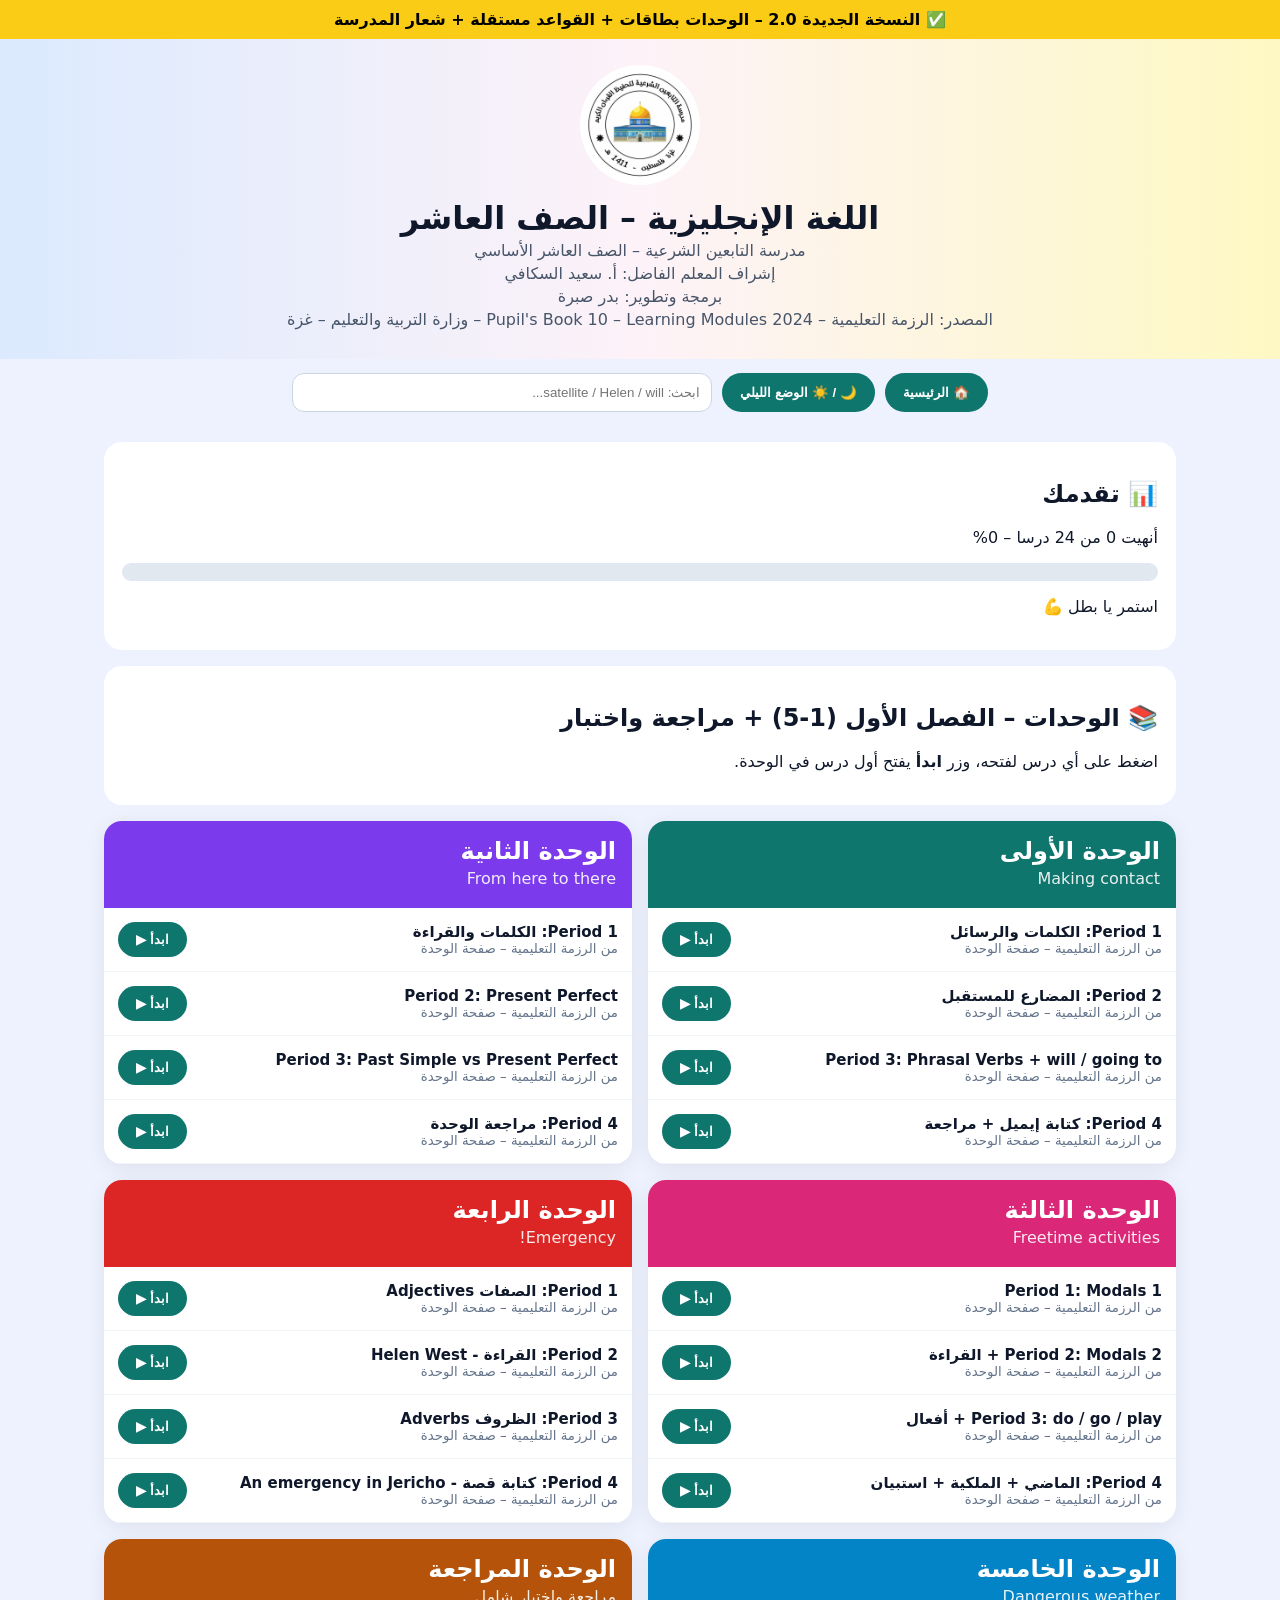
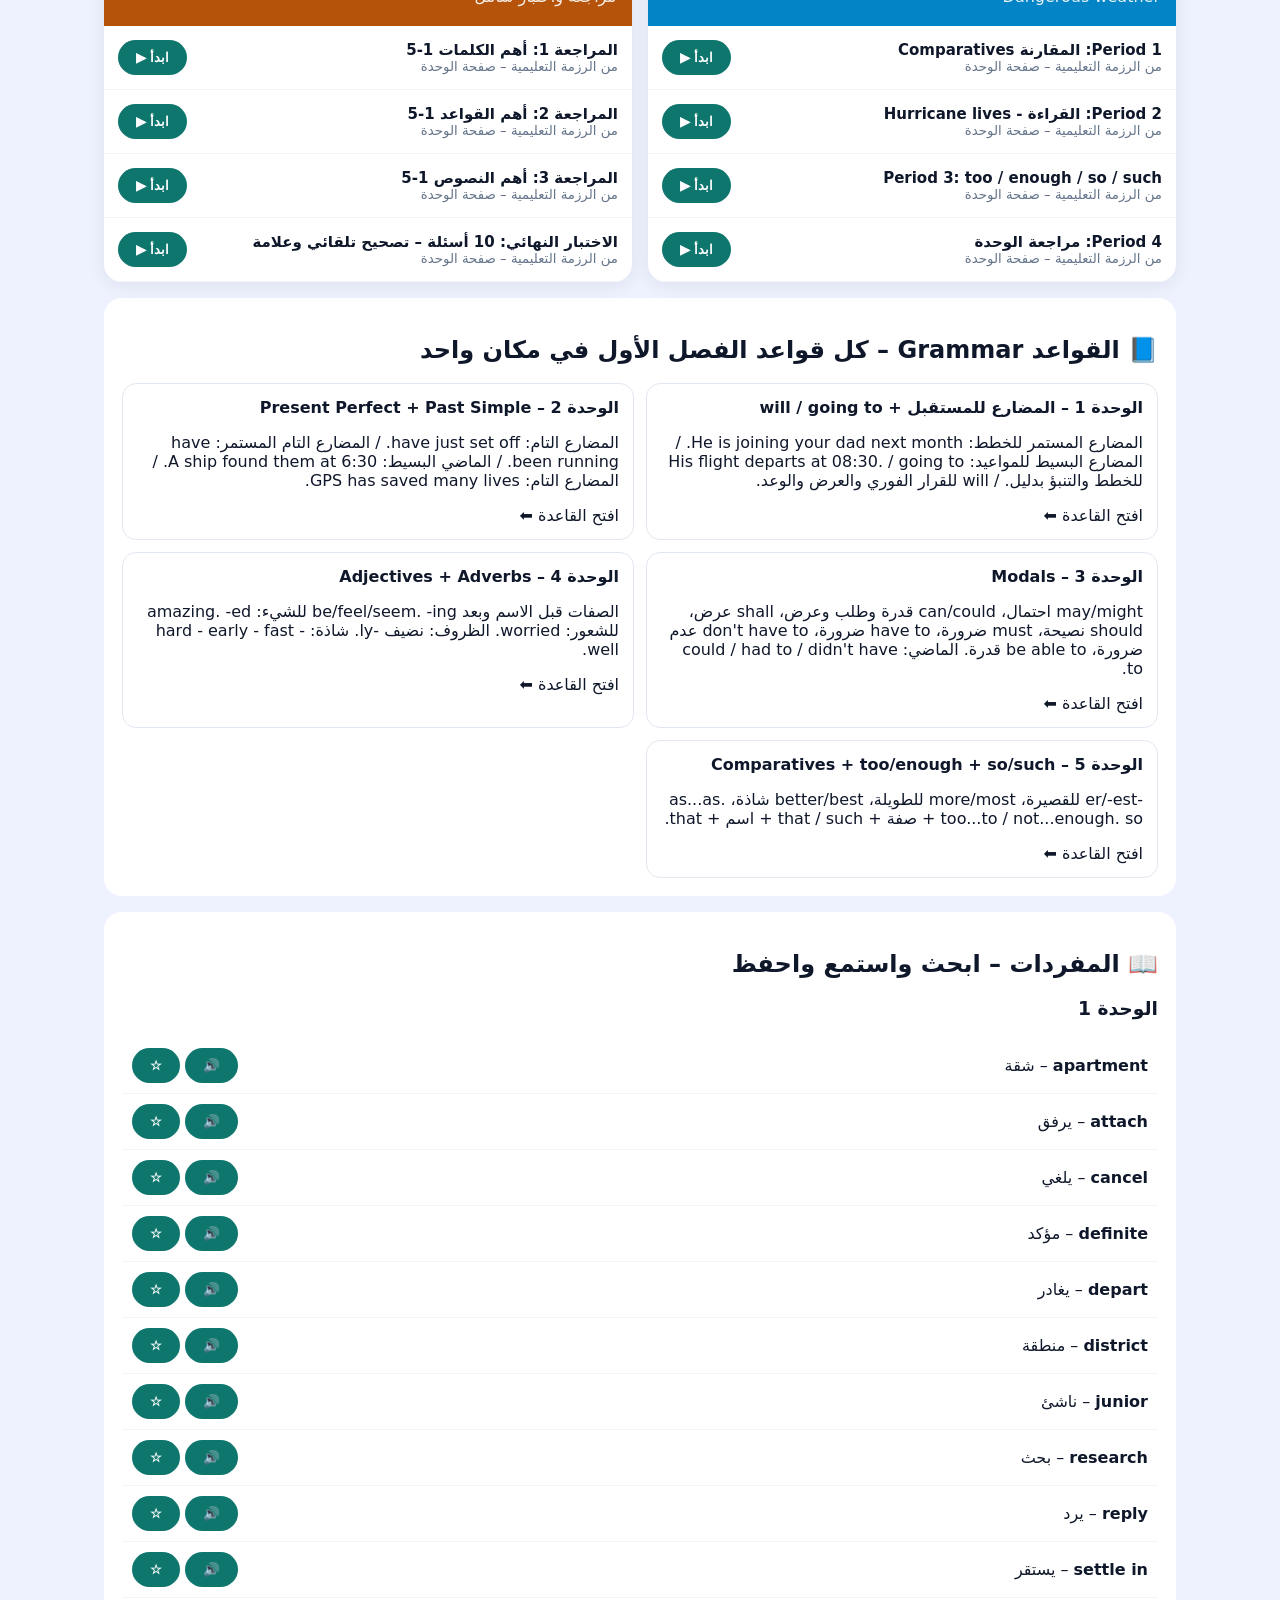
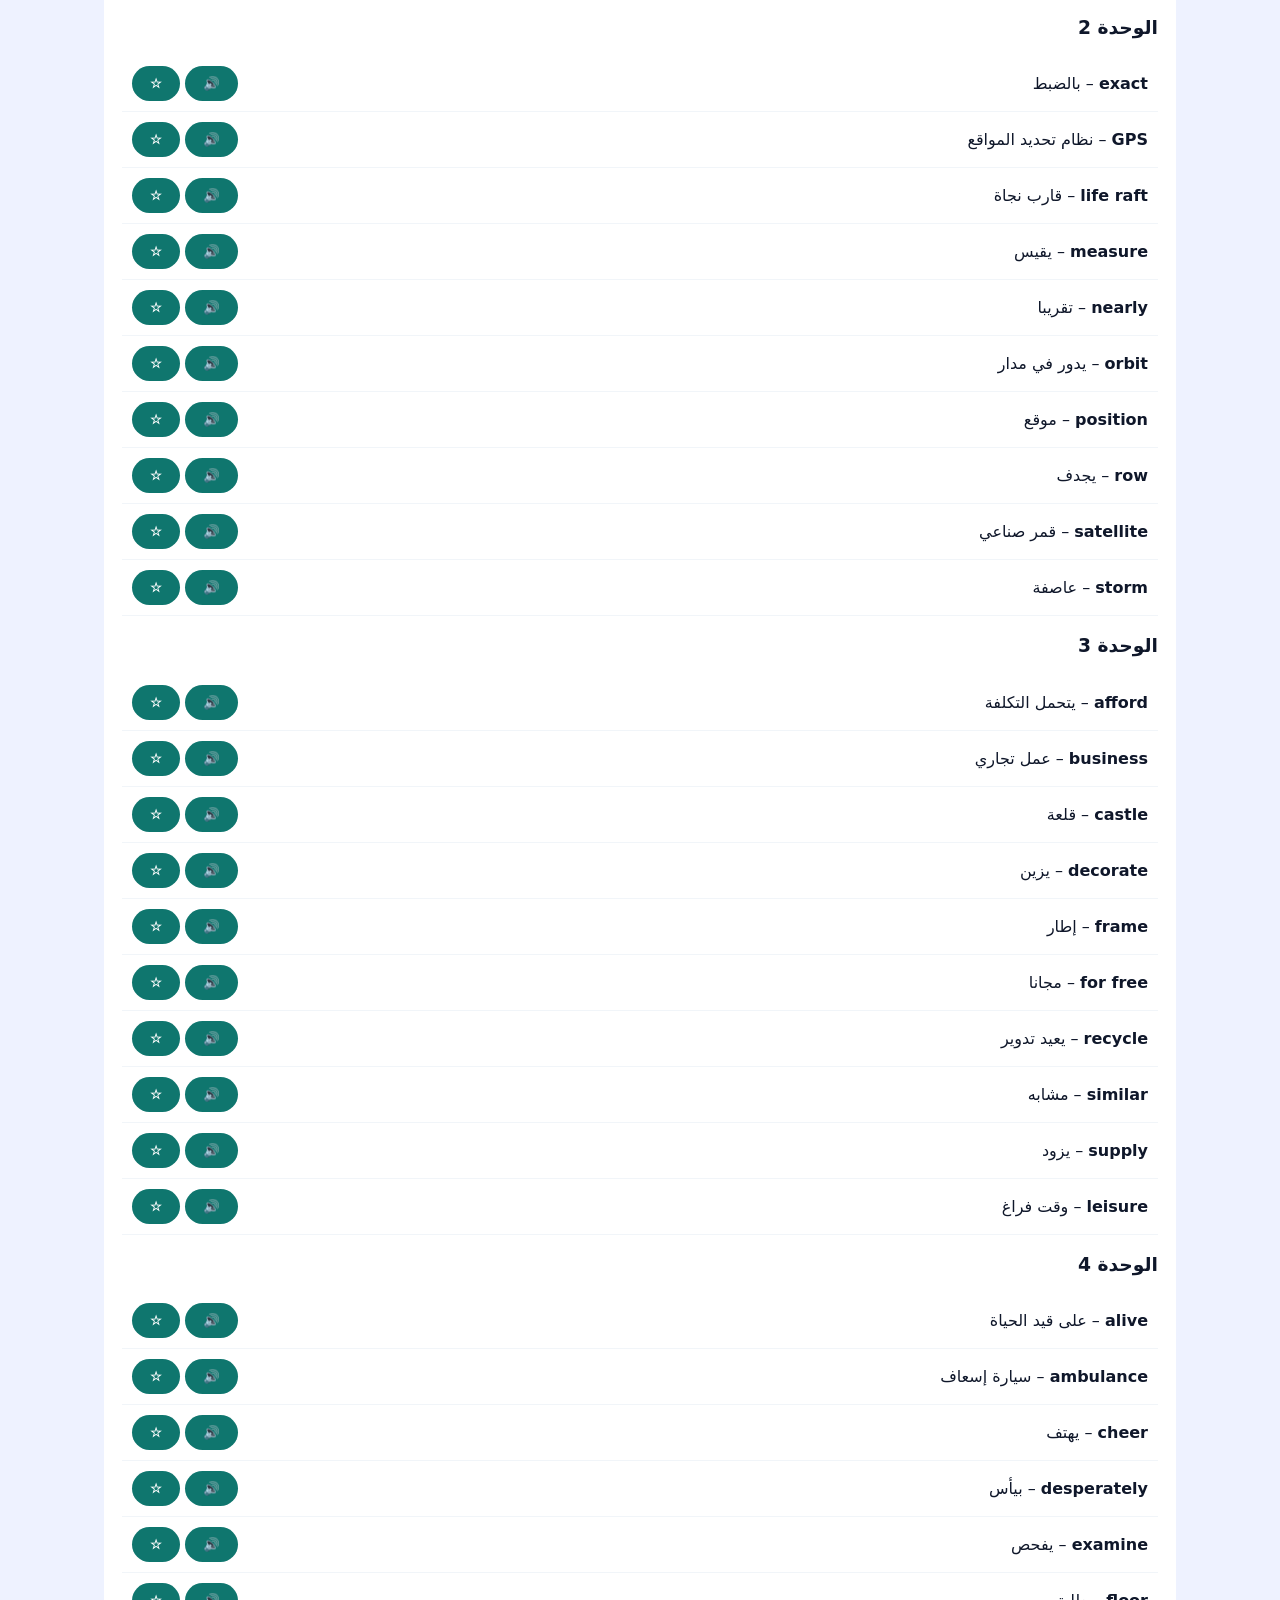
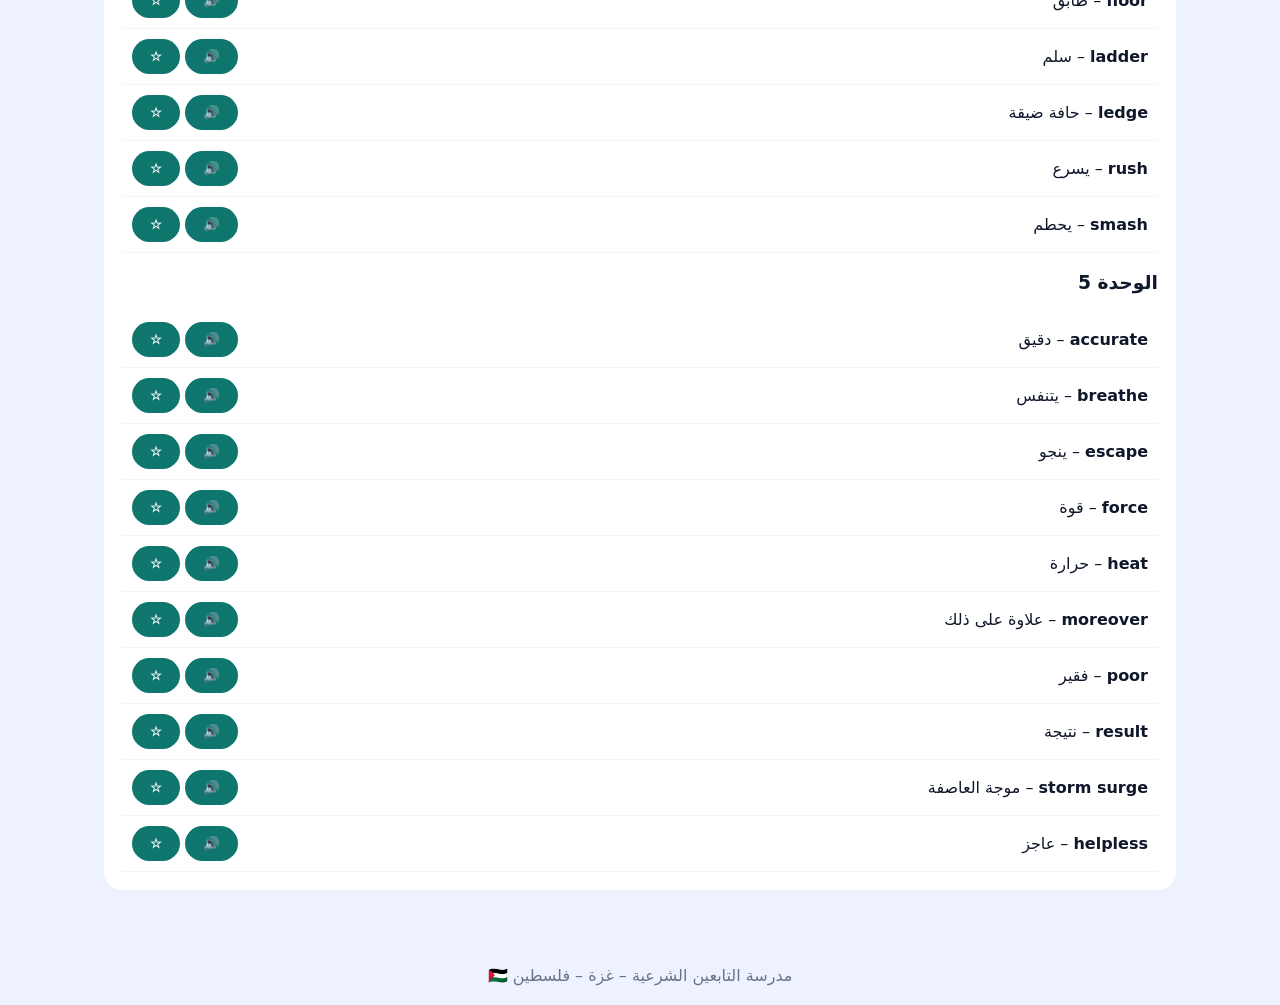
==== index.html @ 5fb9bdeb "Add files via upload" ====
<!DOCTYPE html><html lang="ar" dir="rtl"><head><meta charset="utf-8"><meta name="viewport" content="width=device-width,initial-scale=1">
<title>English 10 | مدرسة التابعين الشرعية</title><style>
*{box-sizing:border-box}body{margin:0;font-family:system-ui;background:#eef2ff;color:#0f172a}body.dark{background:#0f172a;color:#f1f5f9}
header{background:linear-gradient(90deg,#dbeafe,#fdf2f8,#fef9c3);padding:26px 16px;text-align:center}body.dark header{background:#1e293b}
.logo{width:120px;height:120px;object-fit:cover;border-radius:50%;background:#fff;padding:4px}
header h1{margin:10px 0 4px;font-size:32px}header p{margin:4px 0;color:#475569}body.dark header p{color:#cbd5e1}
.top{display:flex;gap:10px;justify-content:center;flex-wrap:wrap;padding:14px}
button{border:0;border-radius:999px;padding:10px 18px;cursor:pointer;background:#0f766e;color:#fff;font-weight:700}
button.ghost{background:#fff;color:#0f172a;border:1px solid #cbd5e1}body.dark button.ghost{background:#334155;color:#fff;border-color:#475569}
input{padding:11px;border-radius:12px;border:1px solid #cbd5e1;width:100%;max-width:420px}
main{max-width:1100px;margin:auto;padding:0 14px 40px}
.grid{display:grid;grid-template-columns:1fr 1fr;gap:16px}@media(max-width:700px){.grid{grid-template-columns:1fr}}
.unit{background:#fff;border-radius:18px;overflow:hidden;box-shadow:0 4px 20px rgba(0,0,0,.07)}body.dark .unit{background:#1e293b}
.unit-head{color:#fff;padding:16px}.unit-head h2{margin:0}.unit-head p{margin:4px 0;opacity:.9}
.lesson{display:flex;justify-content:space-between;align-items:center;gap:10px;padding:14px;border-bottom:1px solid #f1f5f9}body.dark .lesson{border-color:#334155}
.lesson b{font-size:15px}.lesson small{color:#64748b;display:block}body.dark .lesson small{color:#94a3b8}
.badge{background:#f1f5f9;color:#0f172a;padding:5px 10px;border-radius:10px;font-weight:800;min-width:38px;text-align:center}
.card{background:#fff;border-radius:18px;padding:18px;margin:16px 0}body.dark .card{background:#1e293b}
.word{display:flex;justify-content:space-between;align-items:center;padding:10px;border-bottom:1px solid #f1f5f9;text-align:left}body.dark .word{border-color:#334155}
.en{direction:ltr}.hidden{display:none}footer{text-align:center;padding:20px;color:#64748b}
.grammar-grid{display:grid;grid-template-columns:1fr 1fr;gap:12px}@media(max-width:700px){.grammar-grid{grid-template-columns:1fr}}
.gitem{border:1px solid #e2e8f0;border-radius:14px;padding:14px;cursor:pointer}body.dark .gitem{border-color:#334155}
</style></head><body><div style="background:#facc15;color:#000;text-align:center;padding:10px;font-weight:900">✅ النسخة الجديدة 2.0 – الوحدات بطاقات + القواعد مستقلة + شعار المدرسة</div>
<header><img class="logo" src="logo.png" alt="شعار مدرسة التابعين الشرعية"><h1>اللغة الإنجليزية – الصف العاشر</h1>
<p>مدرسة التابعين الشرعية – الصف العاشر الأساسي</p><p>إشراف المعلم الفاضل: أ. سعيد السكافي</p><p>برمجة وتطوير: بدر صبرة</p>
<p>المصدر: الرزمة التعليمية – Pupil's Book 10 – Learning Modules 2024 – وزارة التربية والتعليم – غزة</p></header>
<div class="top"><button onclick="showHome()">🏠 الرئيسية</button><button onclick="toggleDark()">🌙 / ☀️ الوضع الليلي</button><input id="search" placeholder="ابحث: satellite / Helen / will..." oninput="filterUnits()"></div>
<main>
<div id="home"><div class="card" id="progressBar"></div>
<div class="card"><h2>📚 الوحدات – الفصل الأول (1-5) + مراجعة واختبار</h2><p>اضغط على أي درس لفتحه، وزر <b>ابدأ</b> يفتح أول درس في الوحدة.</p></div>
<div class="grid" id="unitsGrid"></div>
<div class="card"><h2>📘 القواعد Grammar – كل قواعد الفصل الأول في مكان واحد</h2><div class="grammar-grid" id="grammarGrid"></div></div>
<div class="card"><h2>📖 المفردات – ابحث واستمع واحفظ</h2><div id="vocabList"></div></div>
</div>
<div id="detail" class="hidden"></div>
</main><footer>مدرسة التابعين الشرعية – غزة – فلسطين 🇵🇸</footer>
<script>
const UNITS=[{"n": 1, "t": "Making contact", "color": "#0f766e", "lessons": [{"id": "1-1", "title": "Period 1: الكلمات والرسائل", "body": "<b>الكلمات:</b> apartment شقة، attach يرفق، cancel يلغي، definite مؤكد، depart يغادر، district منطقة، junior ناشئ، contact تواصل، research بحث، reply يرد، settle in يستقر، lead في المقدمة، show round يرشد في جولة، take out يصطحب.<br><br><b>القراءة:</b> رسائل Jenny و Basim. والد Jenny سينضم لمشروع بحث زراعي مع والد Basim. الرحلة 1 أكتوبر، تغادر 08:30 وتصل 15:15. ستزور فلسطين في عطلة الشتاء 23 ديسمبر - 9 يناير. فريق Basim فاز 3-1."}, {"id": "1-2", "title": "Period 2: المضارع للمستقبل", "body": "<b>القاعدة:</b> المضارع المستمر للخطط الشخصية: He is joining your dad next month. / Dad is flying next Saturday.<br>المضارع البسيط للمواعيد الثابتة: His flight departs at 08:30. / They start on 23rd December.<br><br><b>تدريب:</b> Captain Omar departs from Arafat International at 08:30 on Sunday. At 11:15, he reaches Istanbul."}, {"id": "1-3", "title": "Period 3: Phrasal Verbs + will / going to", "body": "<b>Phrasal verbs:</b> put up يعلق، put down يضع، put on يلبس، put away يرتب، take out يخرج، take off يخلع، take over يتولى.<br><br><b>will / going to:</b> going to للخطط والتنبؤ بدليل: I am going to interview him. / It is going to rain.<br>will للقرار الفوري والعرض والوعد: I will take you for lunch. / I will carry your backpack."}, {"id": "1-4", "title": "Period 4: كتابة إيميل + مراجعة", "body": "<b>الكتابة:</b> اكتب إيميلا مثل Jenny: الفقرة 1: اتصال من أبي ومشكلة في الرحلة. الفقرة 2: تفاصيل الرحلة الجديدة: Flight PR 253 - depart 18:45 - arrive 21:45. الفقرة 3: اطلب من Basim أن يخبر والده.<br><br><b>ورقة المراجعة:</b> attach / condition / depart / predict / cancel / region + put on / takes off / put down / taking over / puts away / took out + feed/food - produce/products - success/succeed."}]}, {"n": 2, "t": "From here to there", "color": "#7c3aed", "lessons": [{"id": "2-1", "title": "Period 1: الكلمات والقراءة", "body": "<b>الكلمات:</b> exact بالضبط، GPS نظام تحديد المواقع، kph كم/ساعة، life raft قارب نجاة، measure يقيس، nearly تقريبا، orbit يدور في مدار، position موقع، row يجدف، satellite قمر صناعي، satellite phone هاتف فضائي، satnav ملاحة فضائية، storm عاصفة، wave موجة.<br><br><b>القراءة:</b> Finding the way - فريق Mark Stubbs يجدف عبر الأطلسي، 40 يوما و 3000 كم، عاصفة الساعة 2:30، موجة دمرت القارب، أنقذهم قارب نجاة + هاتف فضائي + GPS، وجدتهم سفينة 6:30 صباحا."}, {"id": "2-2", "title": "Period 2: Present Perfect", "body": "<b>القاعدة:</b> المضارع التام: The girls have just set off. / We have not found another clue so far.<br>المضارع التام المستمر: We have been running and running. / We have been going the wrong way.<br>نستخدم just / already / yet / still / so far مع المضارع التام."}, {"id": "2-3", "title": "Period 3: Past Simple vs Present Perfect", "body": "<b>القاعدة:</b> الماضي البسيط لفعل انتهى في الماضي: A ship found them at 6:30 am.<br>المضارع التام لفعل يرتبط بالحاضر: GPS has saved many lives. / Satnavs have become popular in recent years.<br><br><b>أسئلة:</b> Where did you set off from? / How far have you travelled so far? / How many days have you been at sea?"}, {"id": "2-4", "title": "Period 4: مراجعة الوحدة", "body": "<b>ورقة المراجعة:</b> prize / measure / riddle / storm / so far / life raft + أضداد: best/worst - into/out of - to the left/to the right - along/across - brother/sister - question/answer.<br><b>أفعال:</b> wash - wait - not watch - not see - arrive - get.<br><b>أسئلة:</b> When did they start their work yesterday? / How long have you been learning English?"}]}, {"n": 3, "t": "Freetime activities", "color": "#db2777", "lessons": [{"id": "3-1", "title": "Period 1: Modals 1", "body": "<b>القاعدة:</b> may/might للاحتمال: We may hurt ourselves. / You might not know about rugby.<br>can للقدرة والإذن: You can carry the ball in rugby. / can't لعدم القدرة: We can't easily leave the city.<br>could للطلب والعرض: Could you send me some photos? / I could email you some photos.<br>shall للعرض: Shall I email you some photos?"}, {"id": "3-2", "title": "Period 2: Modals 2 + القراءة", "body": "<b>القاعدة:</b> should للنصيحة: You should see it. / must للضرورة: I must stop. / mustn't للمنع: We tell her she must not worry.<br>have to للضرورة: We have to do homework. / don't have to لعدم الضرورة: You do not have to kick the ball.<br>need to: I need to get things ready.<br><br><b>القراءة:</b> Joe و Ann - الدراجات والكيك."}, {"id": "3-3", "title": "Period 3: do / go / play + أفعال", "body": "<b>do:</b> cooking <b>go:</b> swimming <b>play:</b> volleyball<br><b>أضف:</b> camping - flower arranging - photography - rugby - tennis - white water rafting.<br><b>أفعال من النص:</b> accept an order - lose a job - make a cake - supply cakes."}, {"id": "3-4", "title": "Period 4: الماضي + الملكية + استبيان", "body": "<b>القاعدة:</b> could / couldn't - was able to / were able to - had to / didn't have to.<br><b>الملكية:</b> The boy's bike. / The two boys' bikes. / The two children's bikes.<br><b>الاختصارات:</b> it's - shouldn't - we're - you'd - I'm - can't.<br><b>استبيان:</b> Young People Today - اكتب فقرة عن يومك: متى تستيقظ؟ واجباتك؟ وقت فراغك؟"}]}, {"n": 4, "t": "Emergency!", "color": "#dc2626", "lessons": [{"id": "4-1", "title": "Period 1: الصفات Adjectives", "body": "<b>القاعدة:</b> الصفة تصف الاسم، وتأتي قبله: a full schedule. / بعد be/feel/seem/look: We are dirty. / We are dirty and exhausted.<br>صفات -ing تصف الشيء: amazing - exciting - boring.<br>صفات -ed تصف الشعور: exhausted - worried - embarrassed - scared.<br><br><b>تدريب:</b> You seem very happy! / I don't know who's going to win, it's very exciting!"}, {"id": "4-2", "title": "Period 2: القراءة - Helen West", "body": "<b>الكلمات:</b> alive على قيد الحياة، ambulance سيارة إسعاف، cheer يهتف، desperately بيأس، examine يفحص، floor طابق، ladder سلم، lean يميل، ledge حافة ضيقة، nowhere لا مكان، rush يسرع، smash يحطم، explosion انفجار.<br><br><b>النص:</b> Young nurse saved from 10th floor fire - Helen West 19 سنة، حريق الساعة 11 مساء، حافة 15 سم وارتفاع 30 مترا، السلم أقصر بـ 10 أمتار، انفجار، أنقذها Dave Yates و Ken Winterton، خرجت غير مصابة."}, {"id": "4-3", "title": "Period 3: الظروف Adverbs", "body": "<b>القاعدة:</b> الظرف يصف الفعل، نضيف -ly للصفة: quickly - silently - desperately.<br>موقعه: قبل الفعل أو بعده، والمفعول بعد الظرف: She shut the door quickly.<br>ظرف الجملة: Luckily, some neighbours heard her.<br>ظروف شاذة: hard - early - fast - well.<br><b>تدريب:</b> beautiful→beautifully / happy→happily / safe→safely / good→well / fast→fast."}, {"id": "4-4", "title": "Period 4: كتابة قصة - An emergency in Jericho", "body": "<b>القصة:</b> When the Bell family were on holiday in Jericho, they took an exciting cable car ride up to Deir Quruntel. Tom climbed over the safety fence, fell to a ledge, hurt himself. The paramedics gave him first aid and took him to hospital.<br><br><b>ورقة المراجعة:</b> نص Helen + examine / desperate / ladder / deal with / cheered + explode/explosion - protect/protection + interesting/interested - shocked + extremely / hard / healthy / well."}]}, {"n": 5, "t": "Dangerous weather", "color": "#0284c7", "lessons": [{"id": "5-1", "title": "Period 1: المقارنة Comparatives", "body": "<b>القاعدة:</b> -er/-est للصفات القصيرة: busier - highest. / more/most للطويلة: more exciting - most dramatic.<br>الظروف: more quickly - earlier and faster.<br>شاذة: good/well → better/best.<br>as...as للمساواة: Wind speeds are as high as 120 kph. / not as...as: The storm is not behaving as violently as some other storms."}, {"id": "5-2", "title": "Period 2: القراءة - Hurricane lives", "body": "<b>الكلمات:</b> accurate دقيق، approach يقترب، breathe يتنفس، combine يجمع، escape ينجو، force قوة، heat حرارة، moreover علاوة على ذلك، poor فقير، properly بشكل صحيح، result نتيجة، storm surge موجة العاصفة، destroy يدمر، destruction دمار، helpless عاجز.<br><br><b>النص:</b> الأعاصير 118 كم/ساعة وأكثر وعرضها 800 كم. Andrew 1992 الأغلى في العالم. بنغلادش 1970: لا تحذير، موجة 10 أمتار، رياح 222 كم/ساعة، مات 500,000 شخص."}, {"id": "5-3", "title": "Period 3: too / enough / so / such", "body": "<b>القاعدة:</b> too...to أكثر من اللازم: Bangladesh is still too poor to protect its population.<br>not...enough أقل من اللازم: Bangladesh is not rich enough to protect its population.<br>so + صفة/ظرف + that: Transport was so bad that people could not escape.<br>such + اسم + that: It was such a disaster that 500,000 died."}, {"id": "5-4", "title": "Period 4: مراجعة الوحدة", "body": "<b>ورقة المراجعة:</b> نص Hurricane + متى تصبح الشمس والهواء والماء خطرا؟ / لماذا لم يهرب الناس في بنغلادش؟ / صح/خطأ: مات القليل في بنغلادش 1970.<br><b>مفردات:</b> temperature / destruction / ambulance / helpless / flames.<br><b>قواعد:</b> harder - the best - high - as - more neatly + إعادة كتابة بـ such...that."}]}, {"n": 6, "t": "مراجعة واختبار شامل", "color": "#b45309", "lessons": [{"id": "6-1", "title": "المراجعة 1: أهم الكلمات 1-5", "body": "<b>راجع وحفظ:</b><br>الوحدة 1: apartment - attach - cancel - definite - depart - research - reply<br>الوحدة 2: exact - GPS - life raft - measure - satellite - storm - wave<br>الوحدة 3: afford - business - castle - recycle - supply - leisure<br>الوحدة 4: alive - ambulance - cheer - examine - ladder - ledge - smash<br>الوحدة 5: accurate - breathe - escape - force - heat - helpless - storm surge<br><br><b>تدريب:</b> غطِ المعنى العربي وحاول أن تتذكر الكلمة الإنجليزية، ثم اكشفها."}, {"id": "6-2", "title": "المراجعة 2: أهم القواعد 1-5", "body": "<b>1:</b> المضارع للمستقبل + will / going to<br><b>2:</b> Present Perfect + Past Simple<br><b>3:</b> Modals: can - could - should - must - have to<br><b>4:</b> Adjectives -ing / -ed + Adverbs -ly<br><b>5:</b> Comparatives + too / enough + so / such...that<br><br><b>تدريب:</b> اكتب مثالا واحدا من كل قاعدة من الرزمة، بدون أن تنظر."}, {"id": "6-3", "title": "المراجعة 3: أهم النصوص 1-5", "body": "<b>1:</b> رسائل Jenny و Basim - الرحلة 1 أكتوبر 08:30 - 15:15<br><b>2:</b> Mark Stubbs - عبور الأطلسي - 40 يوما - أنقذهم GPS<br><b>3:</b> Joe و Ann - الدراجات والكيك<br><b>4:</b> Helen West - حريق الطابق العاشر - خرجت غير مصابة<br><b>5:</b> Hurricane lives - Andrew 1992 - بنغلادش 1970 - 500,000<br><br><b>تدريب:</b> احكِ كل قصة بجملتين فقط بالإنجليزية."}, {"id": "6-4", "title": "الاختبار النهائي: 10 أسئلة – تصحيح تلقائي وعلامة", "body": "<p>اختر الإجابة الصحيحة، ثم اضغط <b>أرسل الاختبار</b> وستظهر علامتك فورا.</p>\n                <div id=\"exam\">\n                <p><b>1:</b> ما معنى attach؟<br><label><input type=\"radio\" name=\"q1\" value=\"1\"> يرفق</label><br><label><input type=\"radio\" name=\"q1\" value=\"0\"> يلغي</label><br><label><input type=\"radio\" name=\"q1\" value=\"0\"> يغادر</label></p>\n                <p><b>2:</b> His flight ______ at 08:30.<br><label><input type=\"radio\" name=\"q2\" value=\"0\"> depart</label><br><label><input type=\"radio\" name=\"q2\" value=\"1\"> departs</label><br><label><input type=\"radio\" name=\"q2\" value=\"0\"> departed</label></p>\n                <p><b>3:</b> ما معنى satellite؟<br><label><input type=\"radio\" name=\"q3\" value=\"1\"> قمر صناعي</label><br><label><input type=\"radio\" name=\"q3\" value=\"0\"> عاصفة</label><br><label><input type=\"radio\" name=\"q3\" value=\"0\"> موجة</label></p>\n                <p><b>4:</b> We ______ running for ages.<br><label><input type=\"radio\" name=\"q4\" value=\"0\"> are</label><br><label><input type=\"radio\" name=\"q4\" value=\"1\"> have been</label><br><label><input type=\"radio\" name=\"q4\" value=\"0\"> was</label></p>\n                <p><b>5:</b> You ______ see it. (نصيحة)<br><label><input type=\"radio\" name=\"q5\" value=\"1\"> should</label><br><label><input type=\"radio\" name=\"q5\" value=\"0\"> mustn't</label><br><label><input type=\"radio\" name=\"q5\" value=\"0\"> can't</label></p>\n                <p><b>6:</b> ما معنى recycle؟<br><label><input type=\"radio\" name=\"q6\" value=\"0\"> يزين</label><br><label><input type=\"radio\" name=\"q6\" value=\"1\"> يعيد تدوير</label><br><label><input type=\"radio\" name=\"q6\" value=\"0\"> يزود</label></p>\n                <p><b>7:</b> من أنقذ Helen West؟<br><label><input type=\"radio\" name=\"q7\" value=\"0\"> الشرطة فقط</label><br><label><input type=\"radio\" name=\"q7\" value=\"1\"> Dave Yates و Ken Winterton</label><br><label><input type=\"radio\" name=\"q7\" value=\"0\"> جيرانها</label></p>\n                <p><b>8:</b> She was really ______ when she saw the fire.<br><label><input type=\"radio\" name=\"q8\" value=\"0\"> happy</label><br><label><input type=\"radio\" name=\"q8\" value=\"1\"> scared</label><br><label><input type=\"radio\" name=\"q8\" value=\"0\"> bored</label></p>\n                <p><b>9:</b> كم كانت سرعة الرياح في بنغلادش 1970؟<br><label><input type=\"radio\" name=\"q9\" value=\"0\"> 118 كم/ساعة</label><br><label><input type=\"radio\" name=\"q9\" value=\"1\"> 222 كم/ساعة</label><br><label><input type=\"radio\" name=\"q9\" value=\"0\"> 100 كم/ساعة</label></p>\n                <p><b>10:</b> It was ______ a disaster that 500,000 died.<br><label><input type=\"radio\" name=\"q10\" value=\"0\"> too</label><br><label><input type=\"radio\" name=\"q10\" value=\"0\"> as</label><br><label><input type=\"radio\" name=\"q10\" value=\"1\"> such</label></p>\n                <button onclick=\"checkExam()\">📤 أرسل الاختبار</button>\n                <div id=\"examResult\" style=\"margin-top:14px;font-size:20px;font-weight:900\"></div>\n                </div>"}]}];
const GRAMMAR=[{"u": "الوحدة 1", "t": "المضارع للمستقبل + will / going to", "d": "المضارع المستمر للخطط: He is joining your dad next month. / المضارع البسيط للمواعيد: His flight departs at 08:30. / going to للخطط والتنبؤ بدليل. / will للقرار الفوري والعرض والوعد."}, {"u": "الوحدة 2", "t": "Present Perfect + Past Simple", "d": "المضارع التام: have just set off. / المضارع التام المستمر: have been running. / الماضي البسيط: A ship found them at 6:30. / المضارع التام: GPS has saved many lives."}, {"u": "الوحدة 3", "t": "Modals", "d": "may/might احتمال، can/could قدرة وطلب وعرض، shall عرض، should نصيحة، must ضرورة، have to ضرورة، don't have to عدم ضرورة، be able to قدرة. الماضي: could / had to / didn't have to."}, {"u": "الوحدة 4", "t": "Adjectives + Adverbs", "d": "الصفات قبل الاسم وبعد be/feel/seem. -ing للشيء: amazing. -ed للشعور: worried. الظروف: نضيف -ly. شاذة: hard - early - fast - well."}, {"u": "الوحدة 5", "t": "Comparatives + too/enough + so/such", "d": "-er/-est للقصيرة، more/most للطويلة، better/best شاذة، as...as. too...to / not...enough. so + صفة + that / such + اسم + that."}];
const VOCAB={"1": [["apartment", "شقة"], ["attach", "يرفق"], ["cancel", "يلغي"], ["definite", "مؤكد"], ["depart", "يغادر"], ["district", "منطقة"], ["junior", "ناشئ"], ["research", "بحث"], ["reply", "يرد"], ["settle in", "يستقر"]], "2": [["exact", "بالضبط"], ["GPS", "نظام تحديد المواقع"], ["life raft", "قارب نجاة"], ["measure", "يقيس"], ["nearly", "تقريبا"], ["orbit", "يدور في مدار"], ["position", "موقع"], ["row", "يجدف"], ["satellite", "قمر صناعي"], ["storm", "عاصفة"]], "3": [["afford", "يتحمل التكلفة"], ["business", "عمل تجاري"], ["castle", "قلعة"], ["decorate", "يزين"], ["frame", "إطار"], ["for free", "مجانا"], ["recycle", "يعيد تدوير"], ["similar", "مشابه"], ["supply", "يزود"], ["leisure", "وقت فراغ"]], "4": [["alive", "على قيد الحياة"], ["ambulance", "سيارة إسعاف"], ["cheer", "يهتف"], ["desperately", "بيأس"], ["examine", "يفحص"], ["floor", "طابق"], ["ladder", "سلم"], ["ledge", "حافة ضيقة"], ["rush", "يسرع"], ["smash", "يحطم"]], "5": [["accurate", "دقيق"], ["breathe", "يتنفس"], ["escape", "ينجو"], ["force", "قوة"], ["heat", "حرارة"], ["moreover", "علاوة على ذلك"], ["poor", "فقير"], ["result", "نتيجة"], ["storm surge", "موجة العاصفة"], ["helpless", "عاجز"]]};
let fav=JSON.parse(localStorage.getItem('fav')||'[]');
function toggleDark(){document.body.classList.toggle('dark');localStorage.setItem('dark',document.body.classList.contains('dark'))}
if(localStorage.getItem('dark')==='true')document.body.classList.add('dark');
function showHome(){document.getElementById('home').classList.remove('hidden');document.getElementById('detail').classList.add('hidden');window.scrollTo(0,0)}
function openLesson(uid, lid){const u=UNITS.find(x=>x.n==uid);const l=u.lessons.find(x=>x.id==lid);document.getElementById('home').classList.add('hidden');const d=document.getElementById('detail');d.classList.remove('hidden');d.innerHTML='<div class="card"><button onclick="showHome()">⬅ رجوع للوحدات</button><h2>الوحدة '+u.n+' – '+u.t+'</h2><h3>'+l.title+'</h3><p style="line-height:1.9;font-size:17px">'+l.body+'</p><hr><h3>دروس الوحدة:</h3>'+u.lessons.map(x=>'<button class="ghost" style="margin:4px" onclick="openLesson('+u.n+',\''+x.id+'\')">'+x.title+'</button>').join('')+'</div>';window.scrollTo(0,0)}
function openGrammar(i){const g=GRAMMAR[i];document.getElementById('home').classList.add('hidden');const d=document.getElementById('detail');d.classList.remove('hidden');d.innerHTML='<div class="card"><button onclick="showHome()">⬅ رجوع</button><h2>'+g.u+' – '+g.t+'</h2><p style="line-height:1.9;font-size:18px">'+g.d+'</p><p><b>أمثلة من الرزمة:</b> راجع دروس الوحدة لترى الأمثلة الكاملة والتدريبات.</p></div>';window.scrollTo(0,0)}
function renderUnits(){let pr=getProgress();let pb=document.getElementById('progressBar');if(pb){pb.innerHTML='<h2>📊 تقدمك</h2><p>أنهيت '+pr.c+' من '+pr.t+' درسا – '+pr.p+'%</p><div style="background:#e2e8f0;border-radius:999px;height:18px;overflow:hidden"><div style="background:#0f766e;height:100%;width:'+pr.p+'%"></div></div><p>'+(pr.p==100?'ممتاز! أنهيت كل الدروس 🎉':'استمر يا بطل 💪')+'</p>';}document.getElementById('unitsGrid').innerHTML=UNITS.map(u=>'<div class="unit"><div class="unit-head" style="background:'+u.color+'"><h2>الوحدة '+['الأولى','الثانية','الثالثة','الرابعة','الخامسة','المراجعة'][u.n-1]+'</h2><p>'+u.t+'</p></div>'+u.lessons.map(l=>'<div class="lesson"><div><b>'+l.title+'</b><small>من الرزمة التعليمية – صفحة الوحدة</small></div><button onclick="openLesson('+u.n+',\''+l.id+'\')">ابدأ ▶</button></div>').join('')+'</div>').join('')}
function renderGrammar(){document.getElementById('grammarGrid').innerHTML=GRAMMAR.map((g,i)=>'<div class="gitem" onclick="openGrammar('+i+')"><b>'+g.u+' – '+g.t+'</b><p>'+g.d+'</p><span>افتح القاعدة ⬅</span></div>').join('')}
function renderVocab(){let h='';for(let k in VOCAB){h+='<h3>الوحدة '+k+'</h3>'+VOCAB[k].map(v=>'<div class="word"><span><b class="en">'+v[0]+'</b> – '+v[1]+'</span><span><button onclick="speechSynthesis.speak(new SpeechSynthesisUtterance(\''+v[0]+'\'))">🔊</button> <button onclick="toggleFav(\''+v[0]+'\')">'+(fav.includes(v[0])?'⭐':'☆')+'</button></span></div>').join('')}document.getElementById('vocabList').innerHTML=h}
function toggleFav(w){fav=fav.includes(w)?fav.filter(x=>x!==w):[...fav,w];localStorage.setItem('fav',JSON.stringify(fav));renderVocab()}
function filterUnits(){const s=document.getElementById('search').value.toLowerCase();document.querySelectorAll('.unit').forEach(el=>{el.style.display=(!s||el.textContent.toLowerCase().includes(s))?'block':'none'})}
function checkExam(){let s=0;for(let i=1;i<=10;i++){let c=document.querySelector('input[name="q'+i+'"]:checked');if(c&&c.value=='1')s++}let msg='علامتك: '+s+' / 10 — '+(s>=9?'ممتاز ⭐⭐⭐':s>=7?'جيد جدا ⭐⭐':s>=5?'مقبول ⭐':'راجع الوحدات من جديد 📚');document.getElementById('examResult').textContent=msg;localStorage.setItem('examScore',s)}
let done=JSON.parse(localStorage.getItem('doneLessons')||'[]');
function completeLesson(uid,lid){let k=uid+'-'+lid;if(!done.includes(k)){done.push(k);localStorage.setItem('doneLessons',JSON.stringify(done));}alert('أحسنت! تم حفظ تقدمك ✅');renderUnits();showHome();}
function getProgress(){let total=0;UNITS.forEach(u=>total+=u.lessons.length);return {c:done.length,t:total,p:total?Math.round(done.length/total*100):0};}
renderUnits();renderGrammar();renderVocab();
</script></body></html>
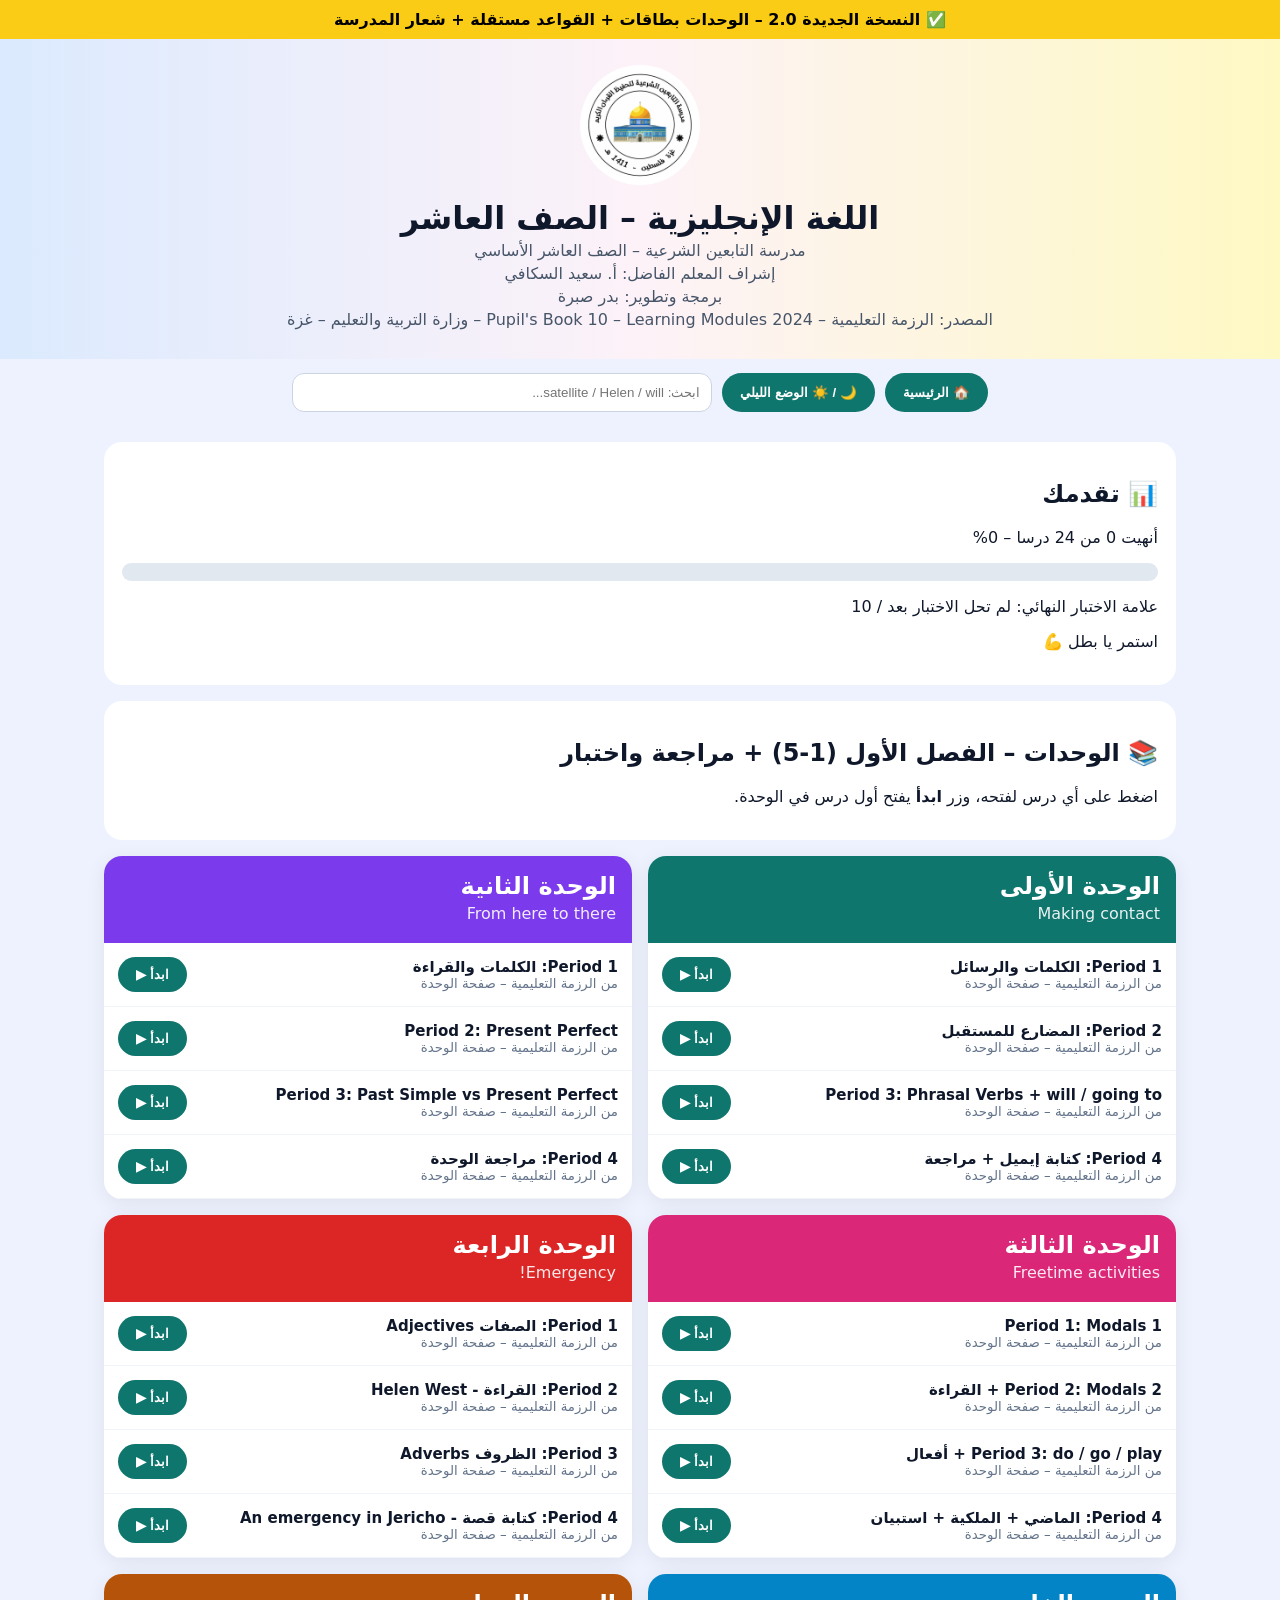
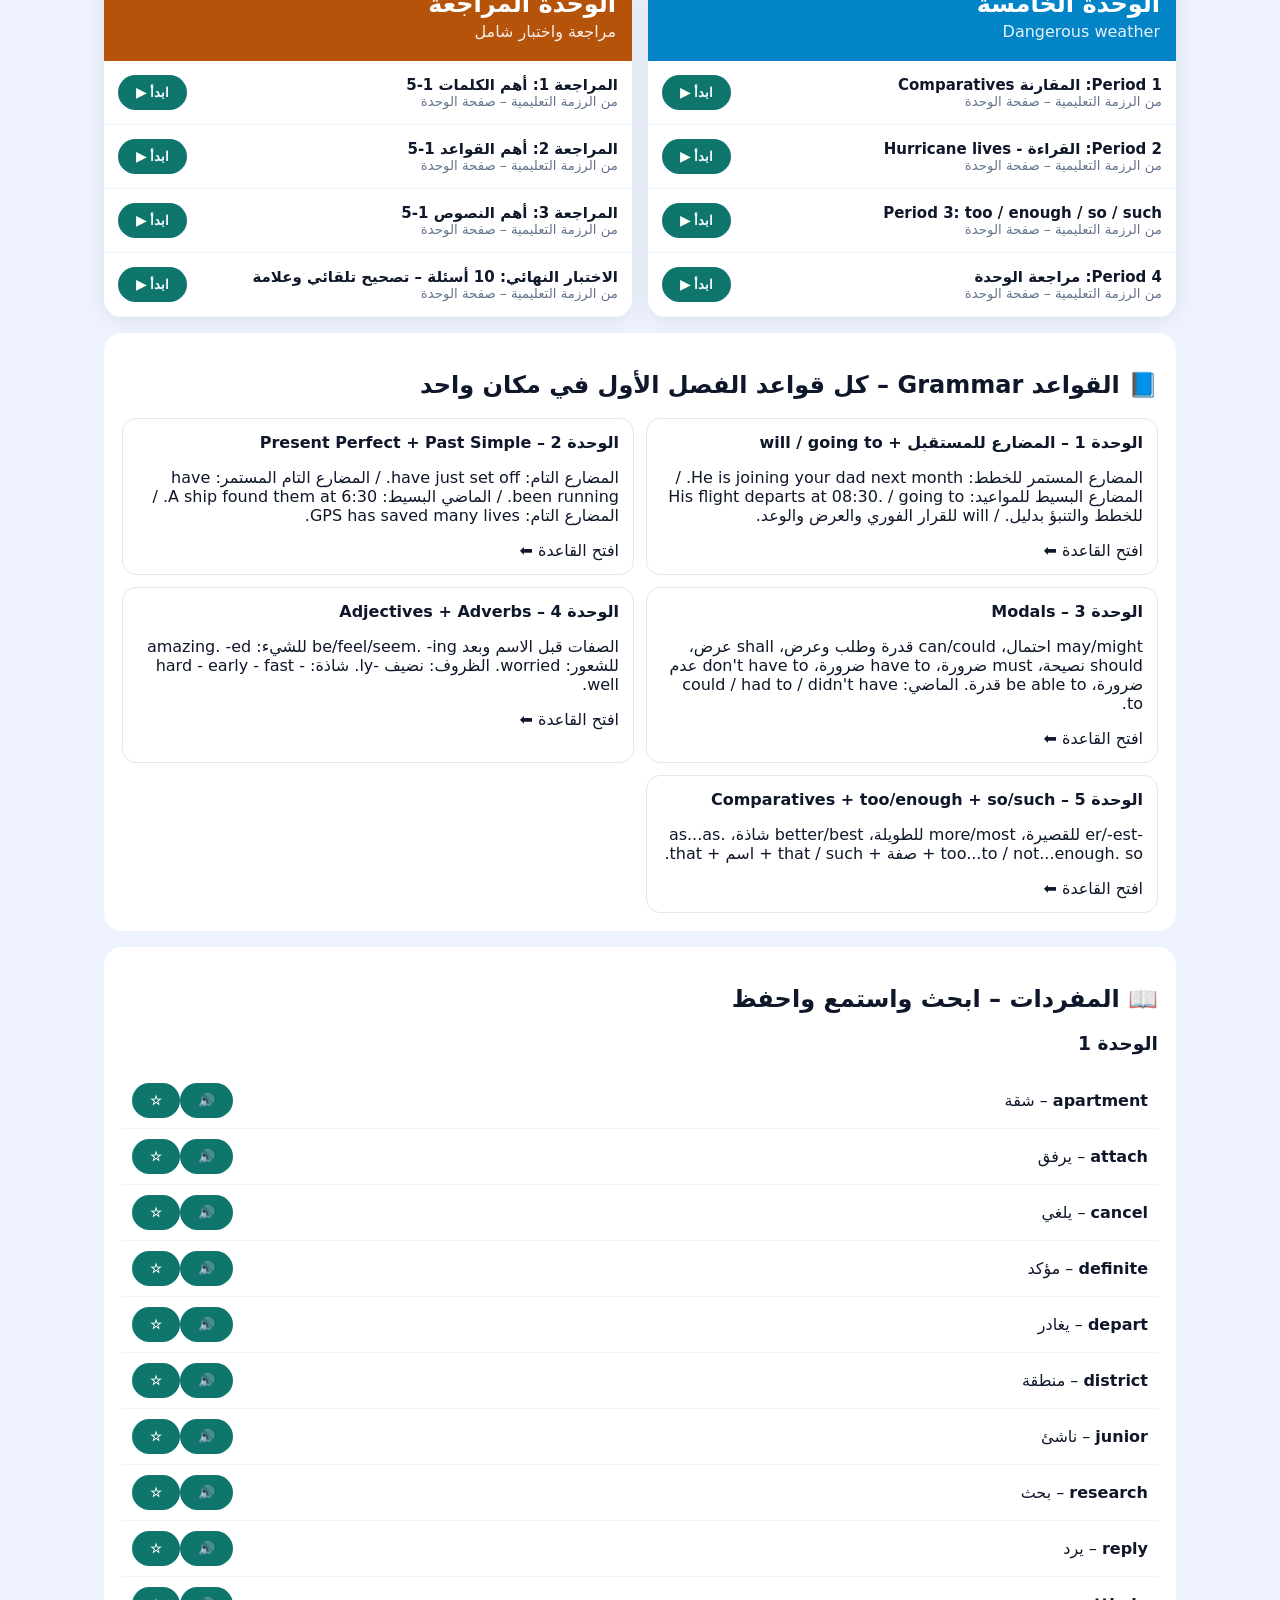
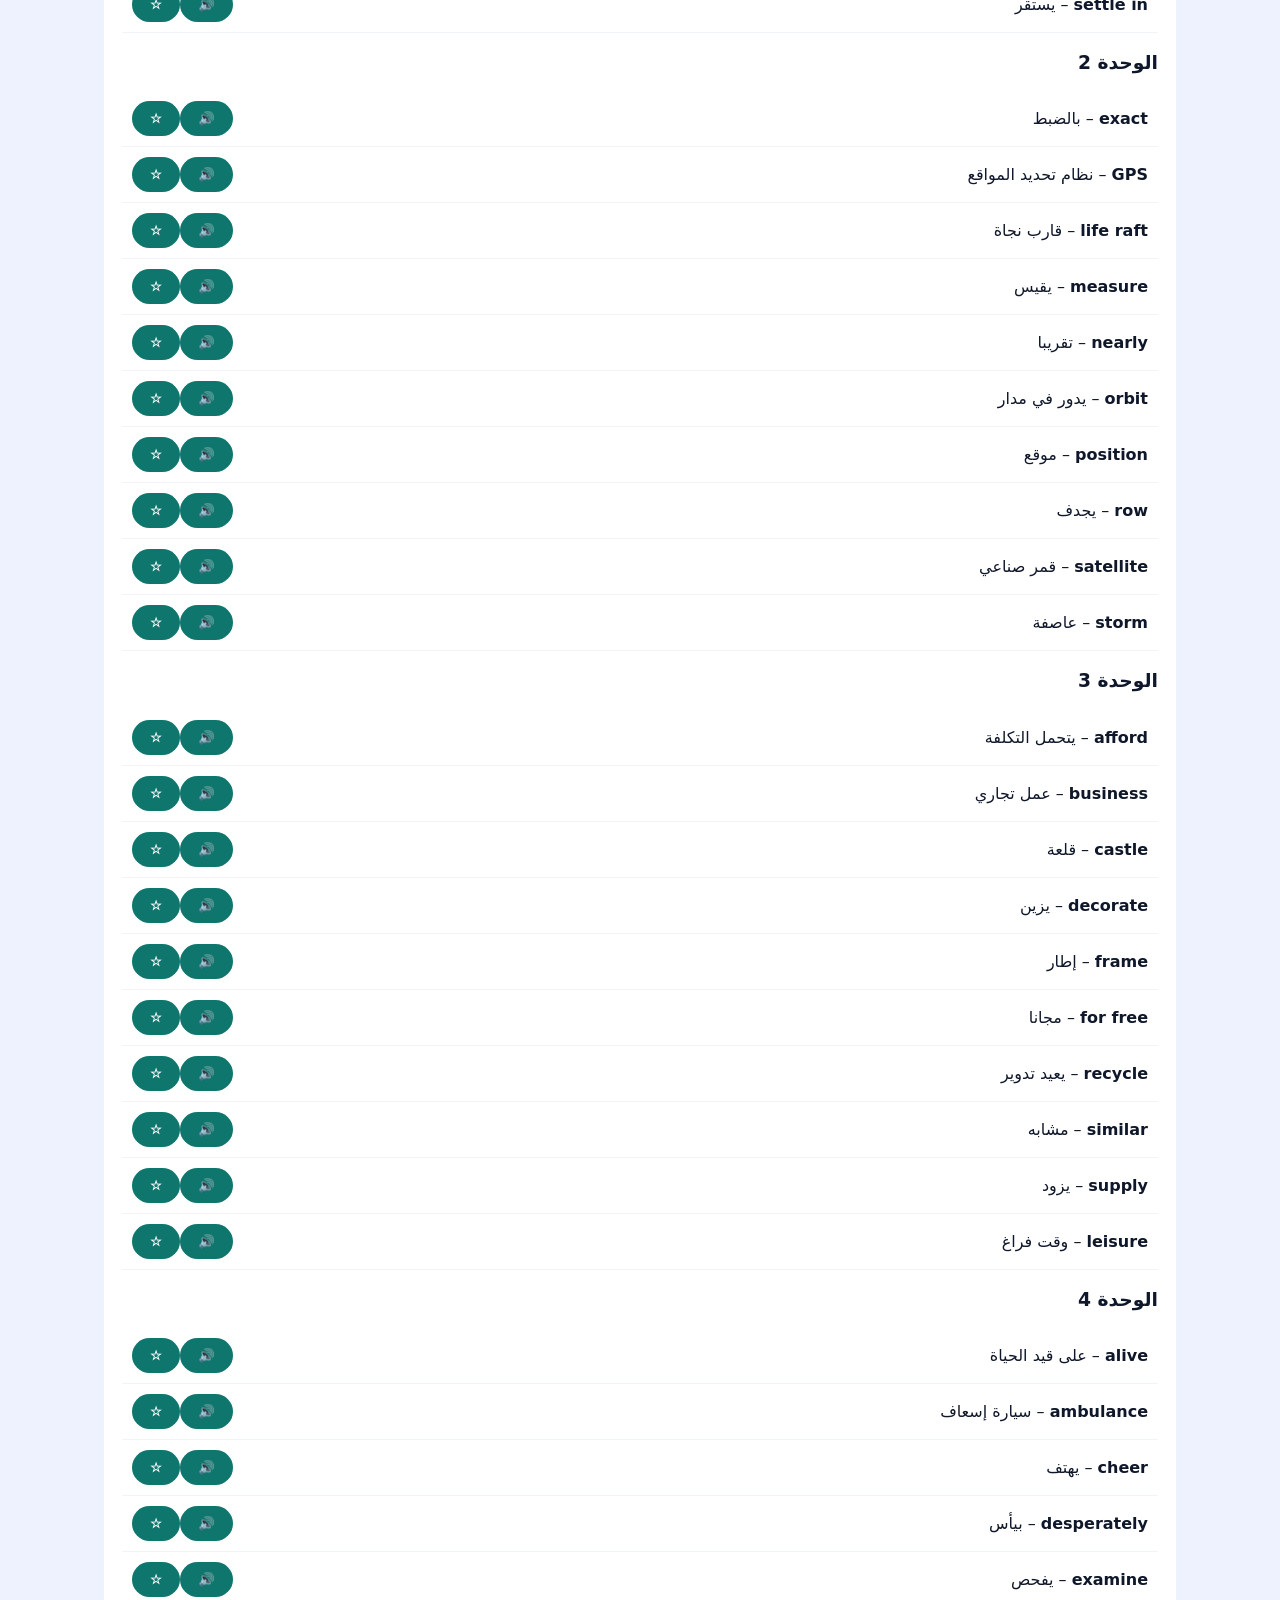
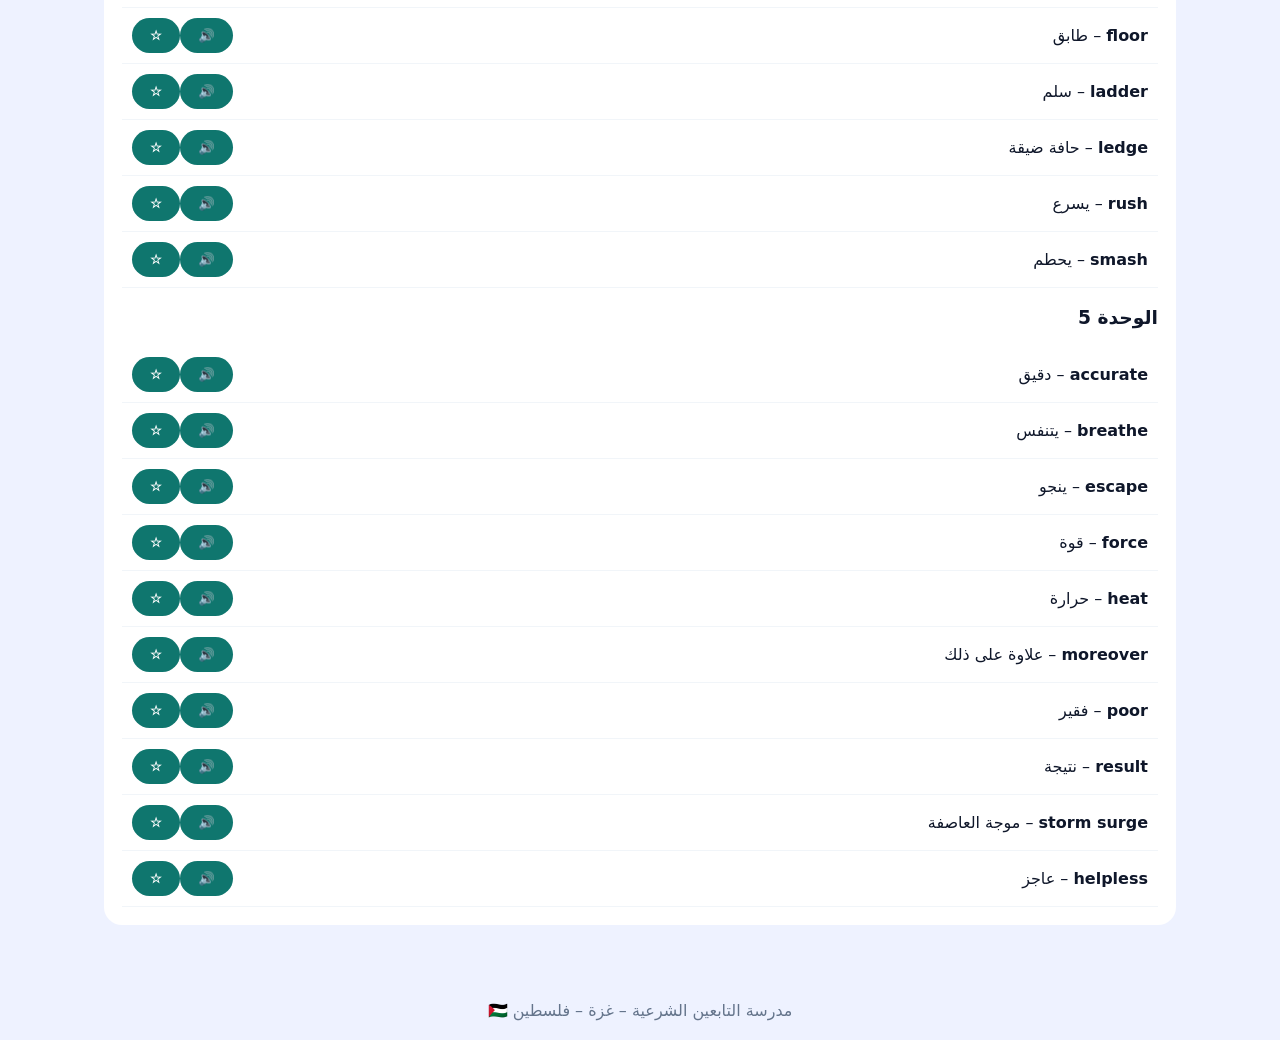
==== commit 94324cad: "Add files via upload" ====
--- a/index.html
+++ b/index.html
@@ -34,24 +34,109 @@
 </div>
 <div id="detail" class="hidden"></div>
 </main><footer>مدرسة التابعين الشرعية – غزة – فلسطين 🇵🇸</footer>
+
 <script>
 const UNITS=[{"n": 1, "t": "Making contact", "color": "#0f766e", "lessons": [{"id": "1-1", "title": "Period 1: الكلمات والرسائل", "body": "<b>الكلمات:</b> apartment شقة، attach يرفق، cancel يلغي، definite مؤكد، depart يغادر، district منطقة، junior ناشئ، contact تواصل، research بحث، reply يرد، settle in يستقر، lead في المقدمة، show round يرشد في جولة، take out يصطحب.<br><br><b>القراءة:</b> رسائل Jenny و Basim. والد Jenny سينضم لمشروع بحث زراعي مع والد Basim. الرحلة 1 أكتوبر، تغادر 08:30 وتصل 15:15. ستزور فلسطين في عطلة الشتاء 23 ديسمبر - 9 يناير. فريق Basim فاز 3-1."}, {"id": "1-2", "title": "Period 2: المضارع للمستقبل", "body": "<b>القاعدة:</b> المضارع المستمر للخطط الشخصية: He is joining your dad next month. / Dad is flying next Saturday.<br>المضارع البسيط للمواعيد الثابتة: His flight departs at 08:30. / They start on 23rd December.<br><br><b>تدريب:</b> Captain Omar departs from Arafat International at 08:30 on Sunday. At 11:15, he reaches Istanbul."}, {"id": "1-3", "title": "Period 3: Phrasal Verbs + will / going to", "body": "<b>Phrasal verbs:</b> put up يعلق، put down يضع، put on يلبس، put away يرتب، take out يخرج، take off يخلع، take over يتولى.<br><br><b>will / going to:</b> going to للخطط والتنبؤ بدليل: I am going to interview him. / It is going to rain.<br>will للقرار الفوري والعرض والوعد: I will take you for lunch. / I will carry your backpack."}, {"id": "1-4", "title": "Period 4: كتابة إيميل + مراجعة", "body": "<b>الكتابة:</b> اكتب إيميلا مثل Jenny: الفقرة 1: اتصال من أبي ومشكلة في الرحلة. الفقرة 2: تفاصيل الرحلة الجديدة: Flight PR 253 - depart 18:45 - arrive 21:45. الفقرة 3: اطلب من Basim أن يخبر والده.<br><br><b>ورقة المراجعة:</b> attach / condition / depart / predict / cancel / region + put on / takes off / put down / taking over / puts away / took out + feed/food - produce/products - success/succeed."}]}, {"n": 2, "t": "From here to there", "color": "#7c3aed", "lessons": [{"id": "2-1", "title": "Period 1: الكلمات والقراءة", "body": "<b>الكلمات:</b> exact بالضبط، GPS نظام تحديد المواقع، kph كم/ساعة، life raft قارب نجاة، measure يقيس، nearly تقريبا، orbit يدور في مدار، position موقع، row يجدف، satellite قمر صناعي، satellite phone هاتف فضائي، satnav ملاحة فضائية، storm عاصفة، wave موجة.<br><br><b>القراءة:</b> Finding the way - فريق Mark Stubbs يجدف عبر الأطلسي، 40 يوما و 3000 كم، عاصفة الساعة 2:30، موجة دمرت القارب، أنقذهم قارب نجاة + هاتف فضائي + GPS، وجدتهم سفينة 6:30 صباحا."}, {"id": "2-2", "title": "Period 2: Present Perfect", "body": "<b>القاعدة:</b> المضارع التام: The girls have just set off. / We have not found another clue so far.<br>المضارع التام المستمر: We have been running and running. / We have been going the wrong way.<br>نستخدم just / already / yet / still / so far مع المضارع التام."}, {"id": "2-3", "title": "Period 3: Past Simple vs Present Perfect", "body": "<b>القاعدة:</b> الماضي البسيط لفعل انتهى في الماضي: A ship found them at 6:30 am.<br>المضارع التام لفعل يرتبط بالحاضر: GPS has saved many lives. / Satnavs have become popular in recent years.<br><br><b>أسئلة:</b> Where did you set off from? / How far have you travelled so far? / How many days have you been at sea?"}, {"id": "2-4", "title": "Period 4: مراجعة الوحدة", "body": "<b>ورقة المراجعة:</b> prize / measure / riddle / storm / so far / life raft + أضداد: best/worst - into/out of - to the left/to the right - along/across - brother/sister - question/answer.<br><b>أفعال:</b> wash - wait - not watch - not see - arrive - get.<br><b>أسئلة:</b> When did they start their work yesterday? / How long have you been learning English?"}]}, {"n": 3, "t": "Freetime activities", "color": "#db2777", "lessons": [{"id": "3-1", "title": "Period 1: Modals 1", "body": "<b>القاعدة:</b> may/might للاحتمال: We may hurt ourselves. / You might not know about rugby.<br>can للقدرة والإذن: You can carry the ball in rugby. / can't لعدم القدرة: We can't easily leave the city.<br>could للطلب والعرض: Could you send me some photos? / I could email you some photos.<br>shall للعرض: Shall I email you some photos?"}, {"id": "3-2", "title": "Period 2: Modals 2 + القراءة", "body": "<b>القاعدة:</b> should للنصيحة: You should see it. / must للضرورة: I must stop. / mustn't للمنع: We tell her she must not worry.<br>have to للضرورة: We have to do homework. / don't have to لعدم الضرورة: You do not have to kick the ball.<br>need to: I need to get things ready.<br><br><b>القراءة:</b> Joe و Ann - الدراجات والكيك."}, {"id": "3-3", "title": "Period 3: do / go / play + أفعال", "body": "<b>do:</b> cooking <b>go:</b> swimming <b>play:</b> volleyball<br><b>أضف:</b> camping - flower arranging - photography - rugby - tennis - white water rafting.<br><b>أفعال من النص:</b> accept an order - lose a job - make a cake - supply cakes."}, {"id": "3-4", "title": "Period 4: الماضي + الملكية + استبيان", "body": "<b>القاعدة:</b> could / couldn't - was able to / were able to - had to / didn't have to.<br><b>الملكية:</b> The boy's bike. / The two boys' bikes. / The two children's bikes.<br><b>الاختصارات:</b> it's - shouldn't - we're - you'd - I'm - can't.<br><b>استبيان:</b> Young People Today - اكتب فقرة عن يومك: متى تستيقظ؟ واجباتك؟ وقت فراغك؟"}]}, {"n": 4, "t": "Emergency!", "color": "#dc2626", "lessons": [{"id": "4-1", "title": "Period 1: الصفات Adjectives", "body": "<b>القاعدة:</b> الصفة تصف الاسم، وتأتي قبله: a full schedule. / بعد be/feel/seem/look: We are dirty. / We are dirty and exhausted.<br>صفات -ing تصف الشيء: amazing - exciting - boring.<br>صفات -ed تصف الشعور: exhausted - worried - embarrassed - scared.<br><br><b>تدريب:</b> You seem very happy! / I don't know who's going to win, it's very exciting!"}, {"id": "4-2", "title": "Period 2: القراءة - Helen West", "body": "<b>الكلمات:</b> alive على قيد الحياة، ambulance سيارة إسعاف، cheer يهتف، desperately بيأس، examine يفحص، floor طابق، ladder سلم، lean يميل، ledge حافة ضيقة، nowhere لا مكان، rush يسرع، smash يحطم، explosion انفجار.<br><br><b>النص:</b> Young nurse saved from 10th floor fire - Helen West 19 سنة، حريق الساعة 11 مساء، حافة 15 سم وارتفاع 30 مترا، السلم أقصر بـ 10 أمتار، انفجار، أنقذها Dave Yates و Ken Winterton، خرجت غير مصابة."}, {"id": "4-3", "title": "Period 3: الظروف Adverbs", "body": "<b>القاعدة:</b> الظرف يصف الفعل، نضيف -ly للصفة: quickly - silently - desperately.<br>موقعه: قبل الفعل أو بعده، والمفعول بعد الظرف: She shut the door quickly.<br>ظرف الجملة: Luckily, some neighbours heard her.<br>ظروف شاذة: hard - early - fast - well.<br><b>تدريب:</b> beautiful→beautifully / happy→happily / safe→safely / good→well / fast→fast."}, {"id": "4-4", "title": "Period 4: كتابة قصة - An emergency in Jericho", "body": "<b>القصة:</b> When the Bell family were on holiday in Jericho, they took an exciting cable car ride up to Deir Quruntel. Tom climbed over the safety fence, fell to a ledge, hurt himself. The paramedics gave him first aid and took him to hospital.<br><br><b>ورقة المراجعة:</b> نص Helen + examine / desperate / ladder / deal with / cheered + explode/explosion - protect/protection + interesting/interested - shocked + extremely / hard / healthy / well."}]}, {"n": 5, "t": "Dangerous weather", "color": "#0284c7", "lessons": [{"id": "5-1", "title": "Period 1: المقارنة Comparatives", "body": "<b>القاعدة:</b> -er/-est للصفات القصيرة: busier - highest. / more/most للطويلة: more exciting - most dramatic.<br>الظروف: more quickly - earlier and faster.<br>شاذة: good/well → better/best.<br>as...as للمساواة: Wind speeds are as high as 120 kph. / not as...as: The storm is not behaving as violently as some other storms."}, {"id": "5-2", "title": "Period 2: القراءة - Hurricane lives", "body": "<b>الكلمات:</b> accurate دقيق، approach يقترب، breathe يتنفس، combine يجمع، escape ينجو، force قوة، heat حرارة، moreover علاوة على ذلك، poor فقير، properly بشكل صحيح، result نتيجة، storm surge موجة العاصفة، destroy يدمر، destruction دمار، helpless عاجز.<br><br><b>النص:</b> الأعاصير 118 كم/ساعة وأكثر وعرضها 800 كم. Andrew 1992 الأغلى في العالم. بنغلادش 1970: لا تحذير، موجة 10 أمتار، رياح 222 كم/ساعة، مات 500,000 شخص."}, {"id": "5-3", "title": "Period 3: too / enough / so / such", "body": "<b>القاعدة:</b> too...to أكثر من اللازم: Bangladesh is still too poor to protect its population.<br>not...enough أقل من اللازم: Bangladesh is not rich enough to protect its population.<br>so + صفة/ظرف + that: Transport was so bad that people could not escape.<br>such + اسم + that: It was such a disaster that 500,000 died."}, {"id": "5-4", "title": "Period 4: مراجعة الوحدة", "body": "<b>ورقة المراجعة:</b> نص Hurricane + متى تصبح الشمس والهواء والماء خطرا؟ / لماذا لم يهرب الناس في بنغلادش؟ / صح/خطأ: مات القليل في بنغلادش 1970.<br><b>مفردات:</b> temperature / destruction / ambulance / helpless / flames.<br><b>قواعد:</b> harder - the best - high - as - more neatly + إعادة كتابة بـ such...that."}]}, {"n": 6, "t": "مراجعة واختبار شامل", "color": "#b45309", "lessons": [{"id": "6-1", "title": "المراجعة 1: أهم الكلمات 1-5", "body": "<b>راجع وحفظ:</b><br>الوحدة 1: apartment - attach - cancel - definite - depart - research - reply<br>الوحدة 2: exact - GPS - life raft - measure - satellite - storm - wave<br>الوحدة 3: afford - business - castle - recycle - supply - leisure<br>الوحدة 4: alive - ambulance - cheer - examine - ladder - ledge - smash<br>الوحدة 5: accurate - breathe - escape - force - heat - helpless - storm surge<br><br><b>تدريب:</b> غطِ المعنى العربي وحاول أن تتذكر الكلمة الإنجليزية، ثم اكشفها."}, {"id": "6-2", "title": "المراجعة 2: أهم القواعد 1-5", "body": "<b>1:</b> المضارع للمستقبل + will / going to<br><b>2:</b> Present Perfect + Past Simple<br><b>3:</b> Modals: can - could - should - must - have to<br><b>4:</b> Adjectives -ing / -ed + Adverbs -ly<br><b>5:</b> Comparatives + too / enough + so / such...that<br><br><b>تدريب:</b> اكتب مثالا واحدا من كل قاعدة من الرزمة، بدون أن تنظر."}, {"id": "6-3", "title": "المراجعة 3: أهم النصوص 1-5", "body": "<b>1:</b> رسائل Jenny و Basim - الرحلة 1 أكتوبر 08:30 - 15:15<br><b>2:</b> Mark Stubbs - عبور الأطلسي - 40 يوما - أنقذهم GPS<br><b>3:</b> Joe و Ann - الدراجات والكيك<br><b>4:</b> Helen West - حريق الطابق العاشر - خرجت غير مصابة<br><b>5:</b> Hurricane lives - Andrew 1992 - بنغلادش 1970 - 500,000<br><br><b>تدريب:</b> احكِ كل قصة بجملتين فقط بالإنجليزية."}, {"id": "6-4", "title": "الاختبار النهائي: 10 أسئلة – تصحيح تلقائي وعلامة", "body": "<p>اختر الإجابة الصحيحة، ثم اضغط <b>أرسل الاختبار</b> وستظهر علامتك فورا.</p>\n                <div id=\"exam\">\n                <p><b>1:</b> ما معنى attach؟<br><label><input type=\"radio\" name=\"q1\" value=\"1\"> يرفق</label><br><label><input type=\"radio\" name=\"q1\" value=\"0\"> يلغي</label><br><label><input type=\"radio\" name=\"q1\" value=\"0\"> يغادر</label></p>\n                <p><b>2:</b> His flight ______ at 08:30.<br><label><input type=\"radio\" name=\"q2\" value=\"0\"> depart</label><br><label><input type=\"radio\" name=\"q2\" value=\"1\"> departs</label><br><label><input type=\"radio\" name=\"q2\" value=\"0\"> departed</label></p>\n                <p><b>3:</b> ما معنى satellite؟<br><label><input type=\"radio\" name=\"q3\" value=\"1\"> قمر صناعي</label><br><label><input type=\"radio\" name=\"q3\" value=\"0\"> عاصفة</label><br><label><input type=\"radio\" name=\"q3\" value=\"0\"> موجة</label></p>\n                <p><b>4:</b> We ______ running for ages.<br><label><input type=\"radio\" name=\"q4\" value=\"0\"> are</label><br><label><input type=\"radio\" name=\"q4\" value=\"1\"> have been</label><br><label><input type=\"radio\" name=\"q4\" value=\"0\"> was</label></p>\n                <p><b>5:</b> You ______ see it. (نصيحة)<br><label><input type=\"radio\" name=\"q5\" value=\"1\"> should</label><br><label><input type=\"radio\" name=\"q5\" value=\"0\"> mustn't</label><br><label><input type=\"radio\" name=\"q5\" value=\"0\"> can't</label></p>\n                <p><b>6:</b> ما معنى recycle؟<br><label><input type=\"radio\" name=\"q6\" value=\"0\"> يزين</label><br><label><input type=\"radio\" name=\"q6\" value=\"1\"> يعيد تدوير</label><br><label><input type=\"radio\" name=\"q6\" value=\"0\"> يزود</label></p>\n                <p><b>7:</b> من أنقذ Helen West؟<br><label><input type=\"radio\" name=\"q7\" value=\"0\"> الشرطة فقط</label><br><label><input type=\"radio\" name=\"q7\" value=\"1\"> Dave Yates و Ken Winterton</label><br><label><input type=\"radio\" name=\"q7\" value=\"0\"> جيرانها</label></p>\n                <p><b>8:</b> She was really ______ when she saw the fire.<br><label><input type=\"radio\" name=\"q8\" value=\"0\"> happy</label><br><label><input type=\"radio\" name=\"q8\" value=\"1\"> scared</label><br><label><input type=\"radio\" name=\"q8\" value=\"0\"> bored</label></p>\n                <p><b>9:</b> كم كانت سرعة الرياح في بنغلادش 1970؟<br><label><input type=\"radio\" name=\"q9\" value=\"0\"> 118 كم/ساعة</label><br><label><input type=\"radio\" name=\"q9\" value=\"1\"> 222 كم/ساعة</label><br><label><input type=\"radio\" name=\"q9\" value=\"0\"> 100 كم/ساعة</label></p>\n                <p><b>10:</b> It was ______ a disaster that 500,000 died.<br><label><input type=\"radio\" name=\"q10\" value=\"0\"> too</label><br><label><input type=\"radio\" name=\"q10\" value=\"0\"> as</label><br><label><input type=\"radio\" name=\"q10\" value=\"1\"> such</label></p>\n                <button onclick=\"checkExam()\">📤 أرسل الاختبار</button>\n                <div id=\"examResult\" style=\"margin-top:14px;font-size:20px;font-weight:900\"></div>\n                </div>"}]}];
 const GRAMMAR=[{"u": "الوحدة 1", "t": "المضارع للمستقبل + will / going to", "d": "المضارع المستمر للخطط: He is joining your dad next month. / المضارع البسيط للمواعيد: His flight departs at 08:30. / going to للخطط والتنبؤ بدليل. / will للقرار الفوري والعرض والوعد."}, {"u": "الوحدة 2", "t": "Present Perfect + Past Simple", "d": "المضارع التام: have just set off. / المضارع التام المستمر: have been running. / الماضي البسيط: A ship found them at 6:30. / المضارع التام: GPS has saved many lives."}, {"u": "الوحدة 3", "t": "Modals", "d": "may/might احتمال، can/could قدرة وطلب وعرض، shall عرض، should نصيحة، must ضرورة، have to ضرورة، don't have to عدم ضرورة، be able to قدرة. الماضي: could / had to / didn't have to."}, {"u": "الوحدة 4", "t": "Adjectives + Adverbs", "d": "الصفات قبل الاسم وبعد be/feel/seem. -ing للشيء: amazing. -ed للشعور: worried. الظروف: نضيف -ly. شاذة: hard - early - fast - well."}, {"u": "الوحدة 5", "t": "Comparatives + too/enough + so/such", "d": "-er/-est للقصيرة، more/most للطويلة، better/best شاذة، as...as. too...to / not...enough. so + صفة + that / such + اسم + that."}];
 const VOCAB={"1": [["apartment", "شقة"], ["attach", "يرفق"], ["cancel", "يلغي"], ["definite", "مؤكد"], ["depart", "يغادر"], ["district", "منطقة"], ["junior", "ناشئ"], ["research", "بحث"], ["reply", "يرد"], ["settle in", "يستقر"]], "2": [["exact", "بالضبط"], ["GPS", "نظام تحديد المواقع"], ["life raft", "قارب نجاة"], ["measure", "يقيس"], ["nearly", "تقريبا"], ["orbit", "يدور في مدار"], ["position", "موقع"], ["row", "يجدف"], ["satellite", "قمر صناعي"], ["storm", "عاصفة"]], "3": [["afford", "يتحمل التكلفة"], ["business", "عمل تجاري"], ["castle", "قلعة"], ["decorate", "يزين"], ["frame", "إطار"], ["for free", "مجانا"], ["recycle", "يعيد تدوير"], ["similar", "مشابه"], ["supply", "يزود"], ["leisure", "وقت فراغ"]], "4": [["alive", "على قيد الحياة"], ["ambulance", "سيارة إسعاف"], ["cheer", "يهتف"], ["desperately", "بيأس"], ["examine", "يفحص"], ["floor", "طابق"], ["ladder", "سلم"], ["ledge", "حافة ضيقة"], ["rush", "يسرع"], ["smash", "يحطم"]], "5": [["accurate", "دقيق"], ["breathe", "يتنفس"], ["escape", "ينجو"], ["force", "قوة"], ["heat", "حرارة"], ["moreover", "علاوة على ذلك"], ["poor", "فقير"], ["result", "نتيجة"], ["storm surge", "موجة العاصفة"], ["helpless", "عاجز"]]};
 let fav=JSON.parse(localStorage.getItem('fav')||'[]');
+let done=JSON.parse(localStorage.getItem('doneLessons')||'[]');
 function toggleDark(){document.body.classList.toggle('dark');localStorage.setItem('dark',document.body.classList.contains('dark'))}
 if(localStorage.getItem('dark')==='true')document.body.classList.add('dark');
 function showHome(){document.getElementById('home').classList.remove('hidden');document.getElementById('detail').classList.add('hidden');window.scrollTo(0,0)}
-function openLesson(uid, lid){const u=UNITS.find(x=>x.n==uid);const l=u.lessons.find(x=>x.id==lid);document.getElementById('home').classList.add('hidden');const d=document.getElementById('detail');d.classList.remove('hidden');d.innerHTML='<div class="card"><button onclick="showHome()">⬅ رجوع للوحدات</button><h2>الوحدة '+u.n+' – '+u.t+'</h2><h3>'+l.title+'</h3><p style="line-height:1.9;font-size:17px">'+l.body+'</p><hr><h3>دروس الوحدة:</h3>'+u.lessons.map(x=>'<button class="ghost" style="margin:4px" onclick="openLesson('+u.n+',\''+x.id+'\')">'+x.title+'</button>').join('')+'</div>';window.scrollTo(0,0)}
-function openGrammar(i){const g=GRAMMAR[i];document.getElementById('home').classList.add('hidden');const d=document.getElementById('detail');d.classList.remove('hidden');d.innerHTML='<div class="card"><button onclick="showHome()">⬅ رجوع</button><h2>'+g.u+' – '+g.t+'</h2><p style="line-height:1.9;font-size:18px">'+g.d+'</p><p><b>أمثلة من الرزمة:</b> راجع دروس الوحدة لترى الأمثلة الكاملة والتدريبات.</p></div>';window.scrollTo(0,0)}
-function renderUnits(){let pr=getProgress();let pb=document.getElementById('progressBar');if(pb){pb.innerHTML='<h2>📊 تقدمك</h2><p>أنهيت '+pr.c+' من '+pr.t+' درسا – '+pr.p+'%</p><div style="background:#e2e8f0;border-radius:999px;height:18px;overflow:hidden"><div style="background:#0f766e;height:100%;width:'+pr.p+'%"></div></div><p>'+(pr.p==100?'ممتاز! أنهيت كل الدروس 🎉':'استمر يا بطل 💪')+'</p>';}document.getElementById('unitsGrid').innerHTML=UNITS.map(u=>'<div class="unit"><div class="unit-head" style="background:'+u.color+'"><h2>الوحدة '+['الأولى','الثانية','الثالثة','الرابعة','الخامسة','المراجعة'][u.n-1]+'</h2><p>'+u.t+'</p></div>'+u.lessons.map(l=>'<div class="lesson"><div><b>'+l.title+'</b><small>من الرزمة التعليمية – صفحة الوحدة</small></div><button onclick="openLesson('+u.n+',\''+l.id+'\')">ابدأ ▶</button></div>').join('')+'</div>').join('')}
-function renderGrammar(){document.getElementById('grammarGrid').innerHTML=GRAMMAR.map((g,i)=>'<div class="gitem" onclick="openGrammar('+i+')"><b>'+g.u+' – '+g.t+'</b><p>'+g.d+'</p><span>افتح القاعدة ⬅</span></div>').join('')}
-function renderVocab(){let h='';for(let k in VOCAB){h+='<h3>الوحدة '+k+'</h3>'+VOCAB[k].map(v=>'<div class="word"><span><b class="en">'+v[0]+'</b> – '+v[1]+'</span><span><button onclick="speechSynthesis.speak(new SpeechSynthesisUtterance(\''+v[0]+'\'))">🔊</button> <button onclick="toggleFav(\''+v[0]+'\')">'+(fav.includes(v[0])?'⭐':'☆')+'</button></span></div>').join('')}document.getElementById('vocabList').innerHTML=h}
-function toggleFav(w){fav=fav.includes(w)?fav.filter(x=>x!==w):[...fav,w];localStorage.setItem('fav',JSON.stringify(fav));renderVocab()}
-function filterUnits(){const s=document.getElementById('search').value.toLowerCase();document.querySelectorAll('.unit').forEach(el=>{el.style.display=(!s||el.textContent.toLowerCase().includes(s))?'block':'none'})}
-function checkExam(){let s=0;for(let i=1;i<=10;i++){let c=document.querySelector('input[name="q'+i+'"]:checked');if(c&&c.value=='1')s++}let msg='علامتك: '+s+' / 10 — '+(s>=9?'ممتاز ⭐⭐⭐':s>=7?'جيد جدا ⭐⭐':s>=5?'مقبول ⭐':'راجع الوحدات من جديد 📚');document.getElementById('examResult').textContent=msg;localStorage.setItem('examScore',s)}
-let done=JSON.parse(localStorage.getItem('doneLessons')||'[]');
-function completeLesson(uid,lid){let k=uid+'-'+lid;if(!done.includes(k)){done.push(k);localStorage.setItem('doneLessons',JSON.stringify(done));}alert('أحسنت! تم حفظ تقدمك ✅');renderUnits();showHome();}
-function getProgress(){let total=0;UNITS.forEach(u=>total+=u.lessons.length);return {c:done.length,t:total,p:total?Math.round(done.length/total*100):0};}
-renderUnits();renderGrammar();renderVocab();
+function el(tag, cls, txt){let e=document.createElement(tag);if(cls)e.className=cls;if(txt!==undefined)e.textContent=txt;return e}
+function openLesson(uid,lid){
+  const u=UNITS.find(x=>x.n==uid); const l=u.lessons.find(x=>x.id==lid);
+  document.getElementById('home').classList.add('hidden');
+  const det=document.getElementById('detail'); det.classList.remove('hidden'); det.innerHTML='';
+  const card=el('div','card');
+  const back=el('button','','⬅ رجوع للوحدات'); back.onclick=showHome; card.appendChild(back);
+  const doneBtn=el('button','','✅ أنهيت هذا الدرس – احفظ تقدمي'); doneBtn.style.background='#16a34a'; doneBtn.style.marginRight='8px';
+  doneBtn.onclick=function(){let k=uid+'-'+lid; if(!done.includes(k)){done.push(k); localStorage.setItem('doneLessons',JSON.stringify(done));} alert('أحسنت! تم حفظ تقدمك ✅'); renderUnits(); showHome();};
+  card.appendChild(doneBtn);
+  card.appendChild(el('h2','','الوحدة '+u.n+' – '+u.t));
+  card.appendChild(el('h3','',l.title));
+  const body=document.createElement('p'); body.style.lineHeight='1.9'; body.style.fontSize='17px'; body.innerHTML=l.body; card.appendChild(body);
+  card.appendChild(el('hr'));
+  card.appendChild(el('h3','','دروس الوحدة:'));
+  u.lessons.forEach(function(x){
+    const b=el('button','ghost',x.title); b.style.margin='4px';
+    b.onclick=function(){openLesson(u.n,x.id)};
+    card.appendChild(b);
+  });
+  det.appendChild(card); window.scrollTo(0,0);
+}
+function openGrammar(i){
+  const g=GRAMMAR[i];
+  document.getElementById('home').classList.add('hidden');
+  const det=document.getElementById('detail'); det.classList.remove('hidden'); det.innerHTML='';
+  const card=el('div','card');
+  const back=el('button','','⬅ رجوع'); back.onclick=showHome; card.appendChild(back);
+  card.appendChild(el('h2','',g.u+' – '+g.t));
+  const pp=document.createElement('p'); pp.style.lineHeight='1.9'; pp.style.fontSize='18px'; pp.textContent=g.d; card.appendChild(pp);
+  det.appendChild(card); window.scrollTo(0,0);
+}
+function checkExam(){
+  let s=0; for(let i=1;i<=10;i++){let c=document.querySelector('input[name="q'+i+'"]:checked'); if(c&&c.value=='1')s++}
+  let msg='علامتك: '+s+' / 10 — '+(s>=9?'ممتاز ⭐⭐⭐':s>=7?'جيد جدا ⭐⭐':s>=5?'مقبول ⭐':'راجع الوحدات من جديد 📚');
+  let r=document.getElementById('examResult'); if(r)r.textContent=msg;
+  localStorage.setItem('examScore',s);
+}
+function getProgress(){let total=0; UNITS.forEach(u=>total+=u.lessons.length); return {c:done.length,t:total,p:total?Math.round(done.length/total*100):0}}
+function renderUnits(){
+  let pr=getProgress();
+  let pb=document.getElementById('progressBar');
+  if(pb){pb.innerHTML='<h2>📊 تقدمك</h2><p>أنهيت '+pr.c+' من '+pr.t+' درسا – '+pr.p+'%</p><div style="background:#e2e8f0;border-radius:999px;height:18px;overflow:hidden"><div style="background:#0f766e;height:100%;width:'+pr.p+'%"></div></div><p>علامة الاختبار النهائي: '+(localStorage.getItem('examScore')||'لم تحل الاختبار بعد')+' / 10</p><p>'+(pr.p==100?'ممتاز! أنهيت كل الدروس 🎉':'استمر يا بطل 💪')+'</p>';}
+  const grid=document.getElementById('unitsGrid'); grid.innerHTML='';
+  const names=['الأولى','الثانية','الثالثة','الرابعة','الخامسة','المراجعة'];
+  UNITS.forEach(function(u){
+    const unit=el('div','unit');
+    const headDiv=el('div','unit-head'); headDiv.style.background=u.color;
+    headDiv.appendChild(el('h2','','الوحدة '+names[u.n-1]));
+    headDiv.appendChild(el('p','',u.t));
+    unit.appendChild(headDiv);
+    u.lessons.forEach(function(l){
+      const row=el('div','lesson');
+      const left=el('div');
+      left.appendChild(el('b','',(done.includes(u.n+'-'+l.id)?'✅ ':'')+l.title));
+      const sm=el('small','','من الرزمة التعليمية – صفحة الوحدة'); left.appendChild(sm);
+      row.appendChild(left);
+      const btn=el('button','','ابدأ ▶');
+      btn.onclick=function(){openLesson(u.n,l.id)};
+      row.appendChild(btn);
+      unit.appendChild(row);
+    });
+    grid.appendChild(unit);
+  });
+}
+function renderGrammar(){
+  const g=document.getElementById('grammarGrid'); g.innerHTML='';
+  GRAMMAR.forEach(function(x,i){
+    const d=el('div','gitem');
+    d.appendChild(el('b','',x.u+' – '+x.t));
+    d.appendChild(el('p','',x.d));
+    d.appendChild(el('span','','افتح القاعدة ⬅'));
+    d.onclick=function(){openGrammar(i)};
+    g.appendChild(d);
+  });
+}
+function renderVocab(){
+  const list=document.getElementById('vocabList'); list.innerHTML='';
+  for(let k in VOCAB){
+    list.appendChild(el('h3','','الوحدة '+k));
+    VOCAB[k].forEach(function(v){
+      const row=el('div','word');
+      const left=document.createElement('span'); left.innerHTML='<b class="en">'+v[0]+'</b> – '+v[1]; row.appendChild(left);
+      const right=document.createElement('span');
+      const sp=el('button','','🔊'); sp.onclick=function(){speechSynthesis.speak(new SpeechSynthesisUtterance(v[0]))}; right.appendChild(sp);
+      const fv=el('button','',(fav.includes(v[0])?'⭐':'☆')); fv.onclick=function(){fav=fav.includes(v[0])?fav.filter(x=>x!==v[0]):[...fav,v[0]]; localStorage.setItem('fav',JSON.stringify(fav)); renderVocab();}; right.appendChild(fv);
+      row.appendChild(right); list.appendChild(row);
+    });
+  }
+}
+function filterUnits(){
+  const s=(document.getElementById('search').value||'').toLowerCase();
+  document.querySelectorAll('.unit').forEach(function(el2){el2.style.display=(!s||el2.textContent.toLowerCase().includes(s))?'block':'none'});
+}
+renderUnits(); renderGrammar(); renderVocab();
 </script></body></html>
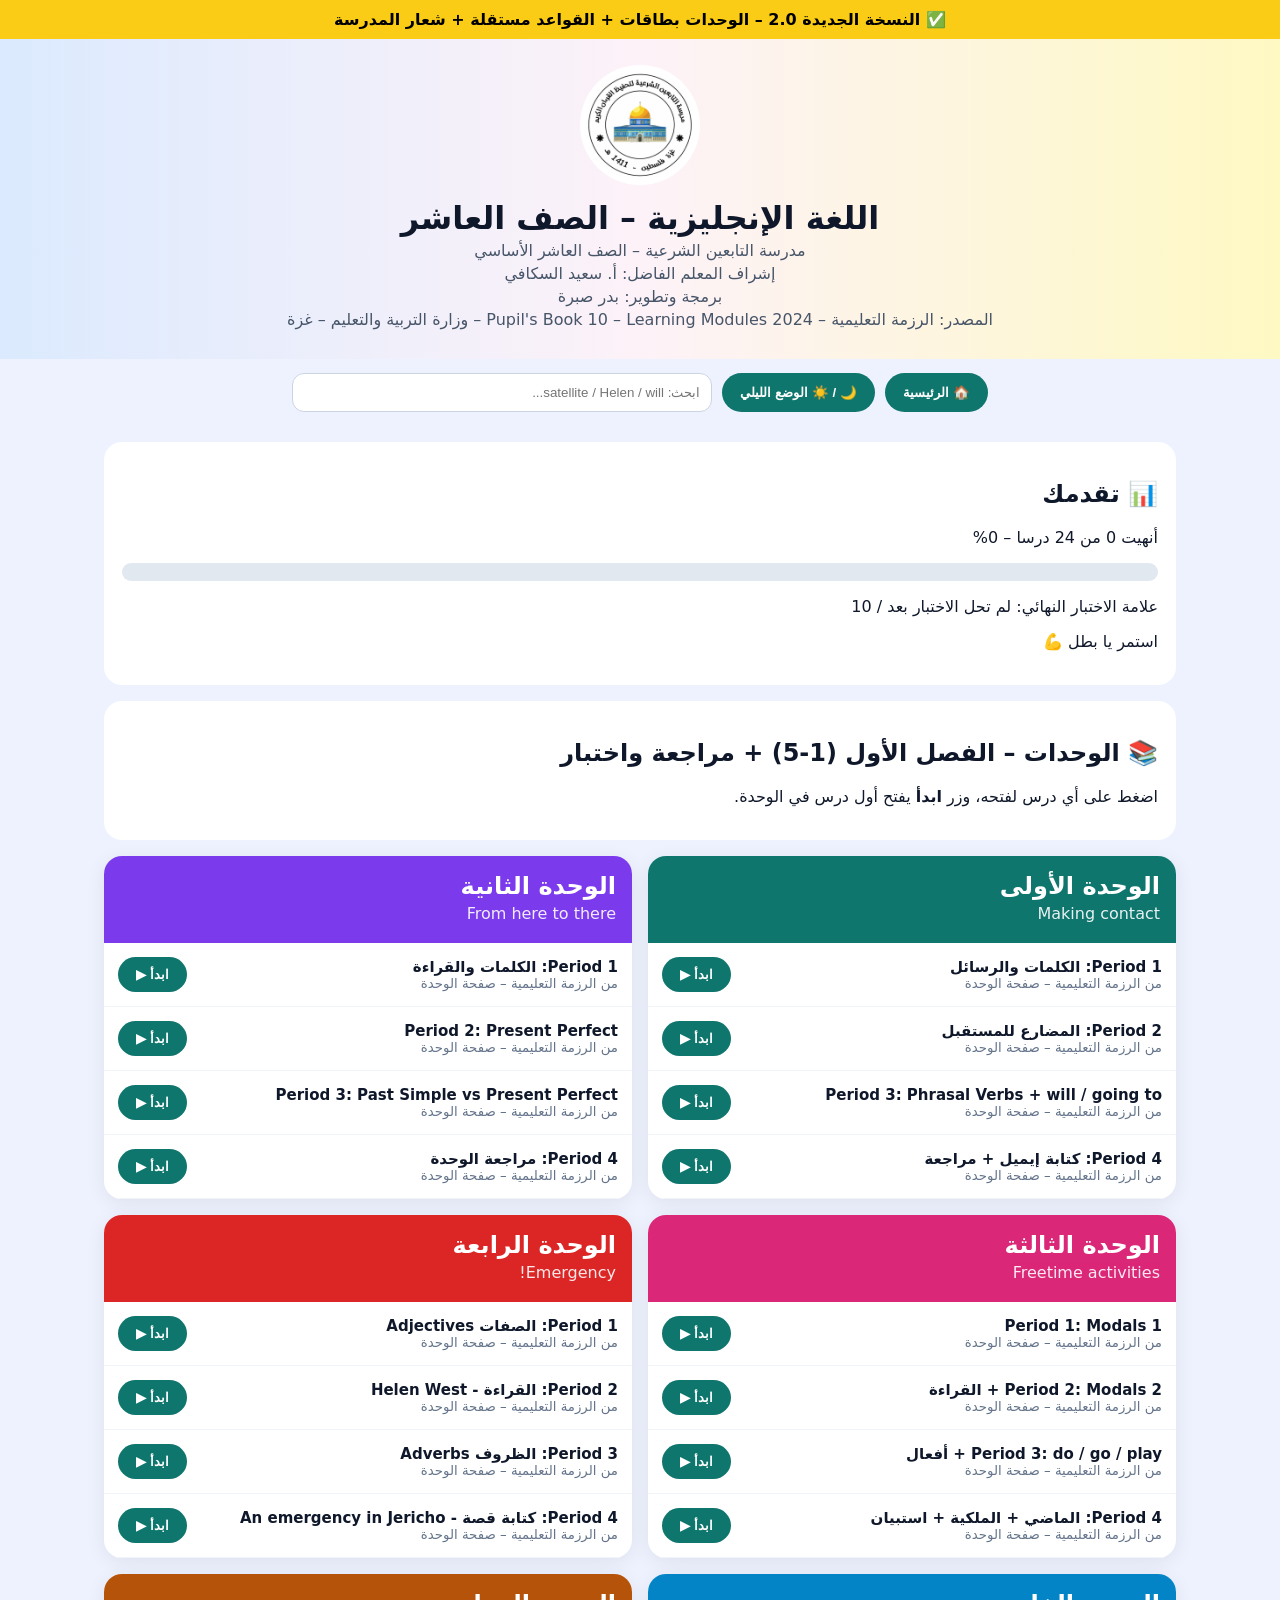
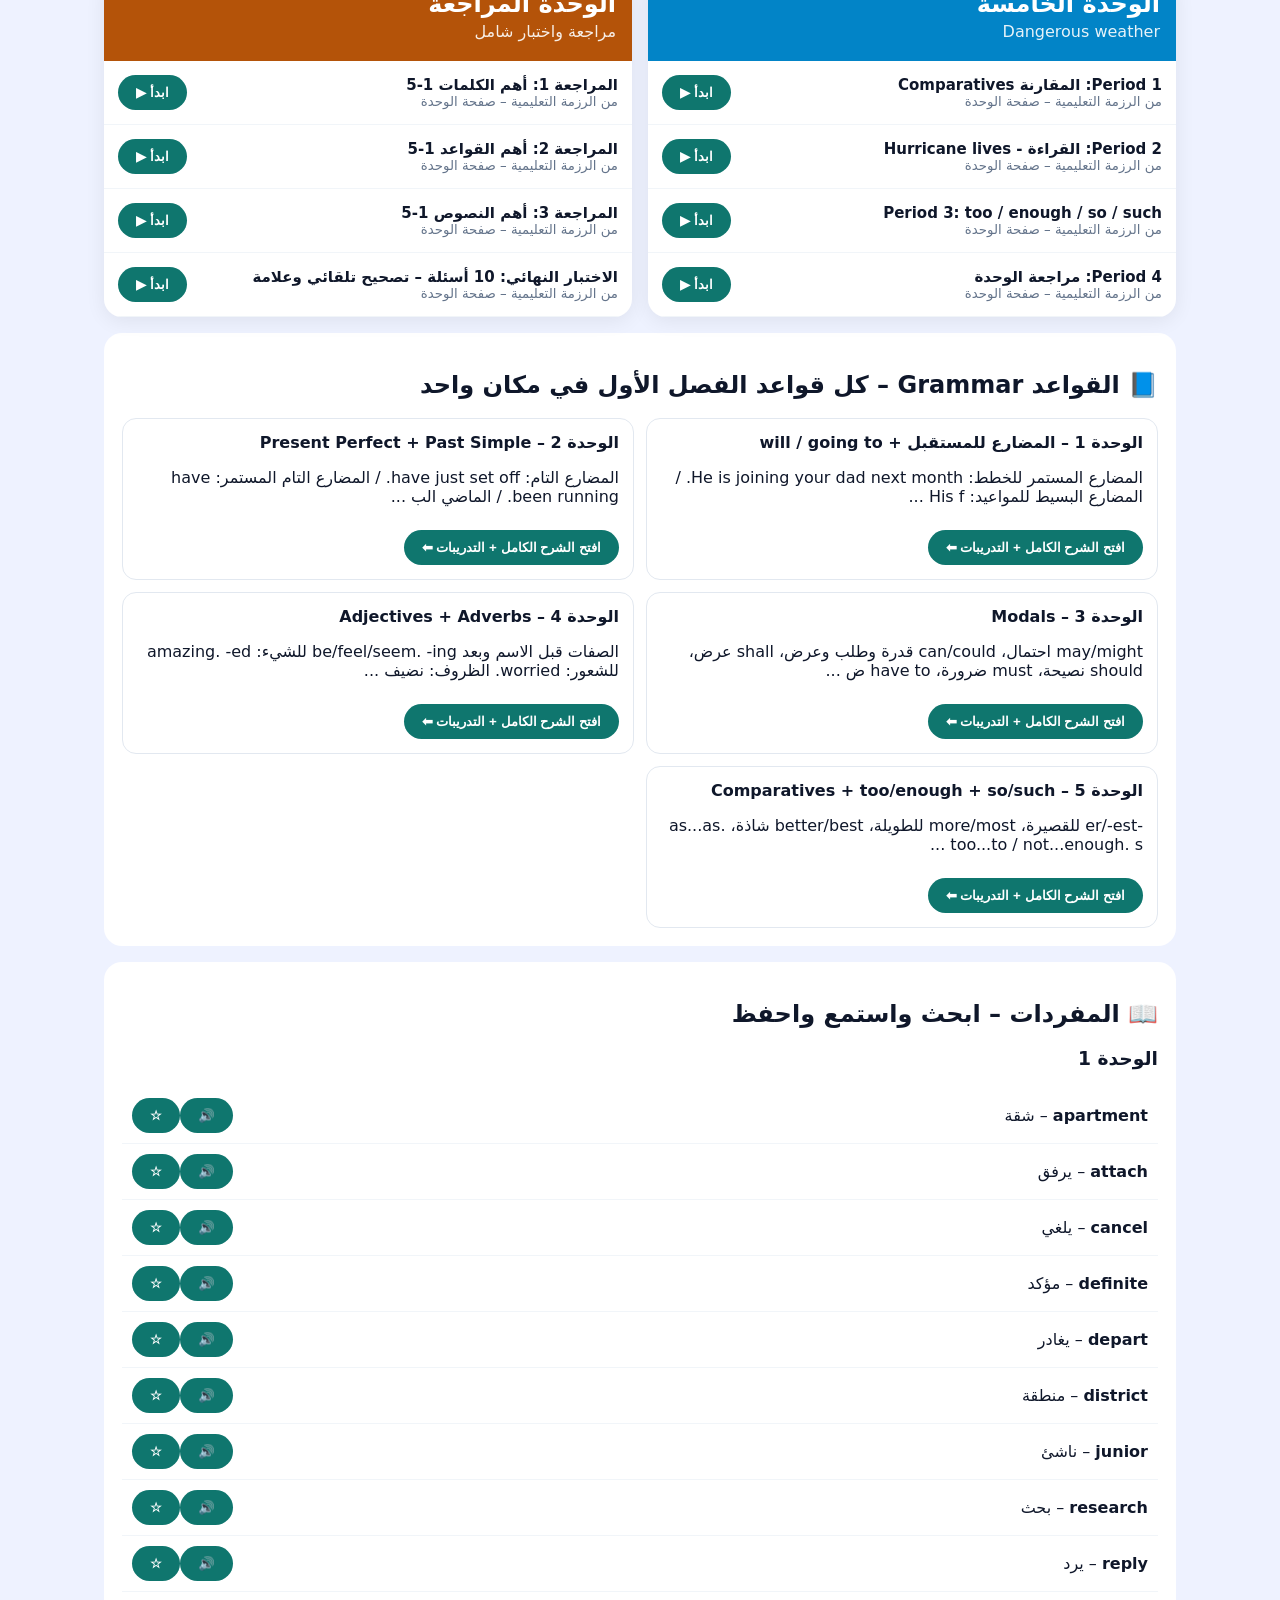
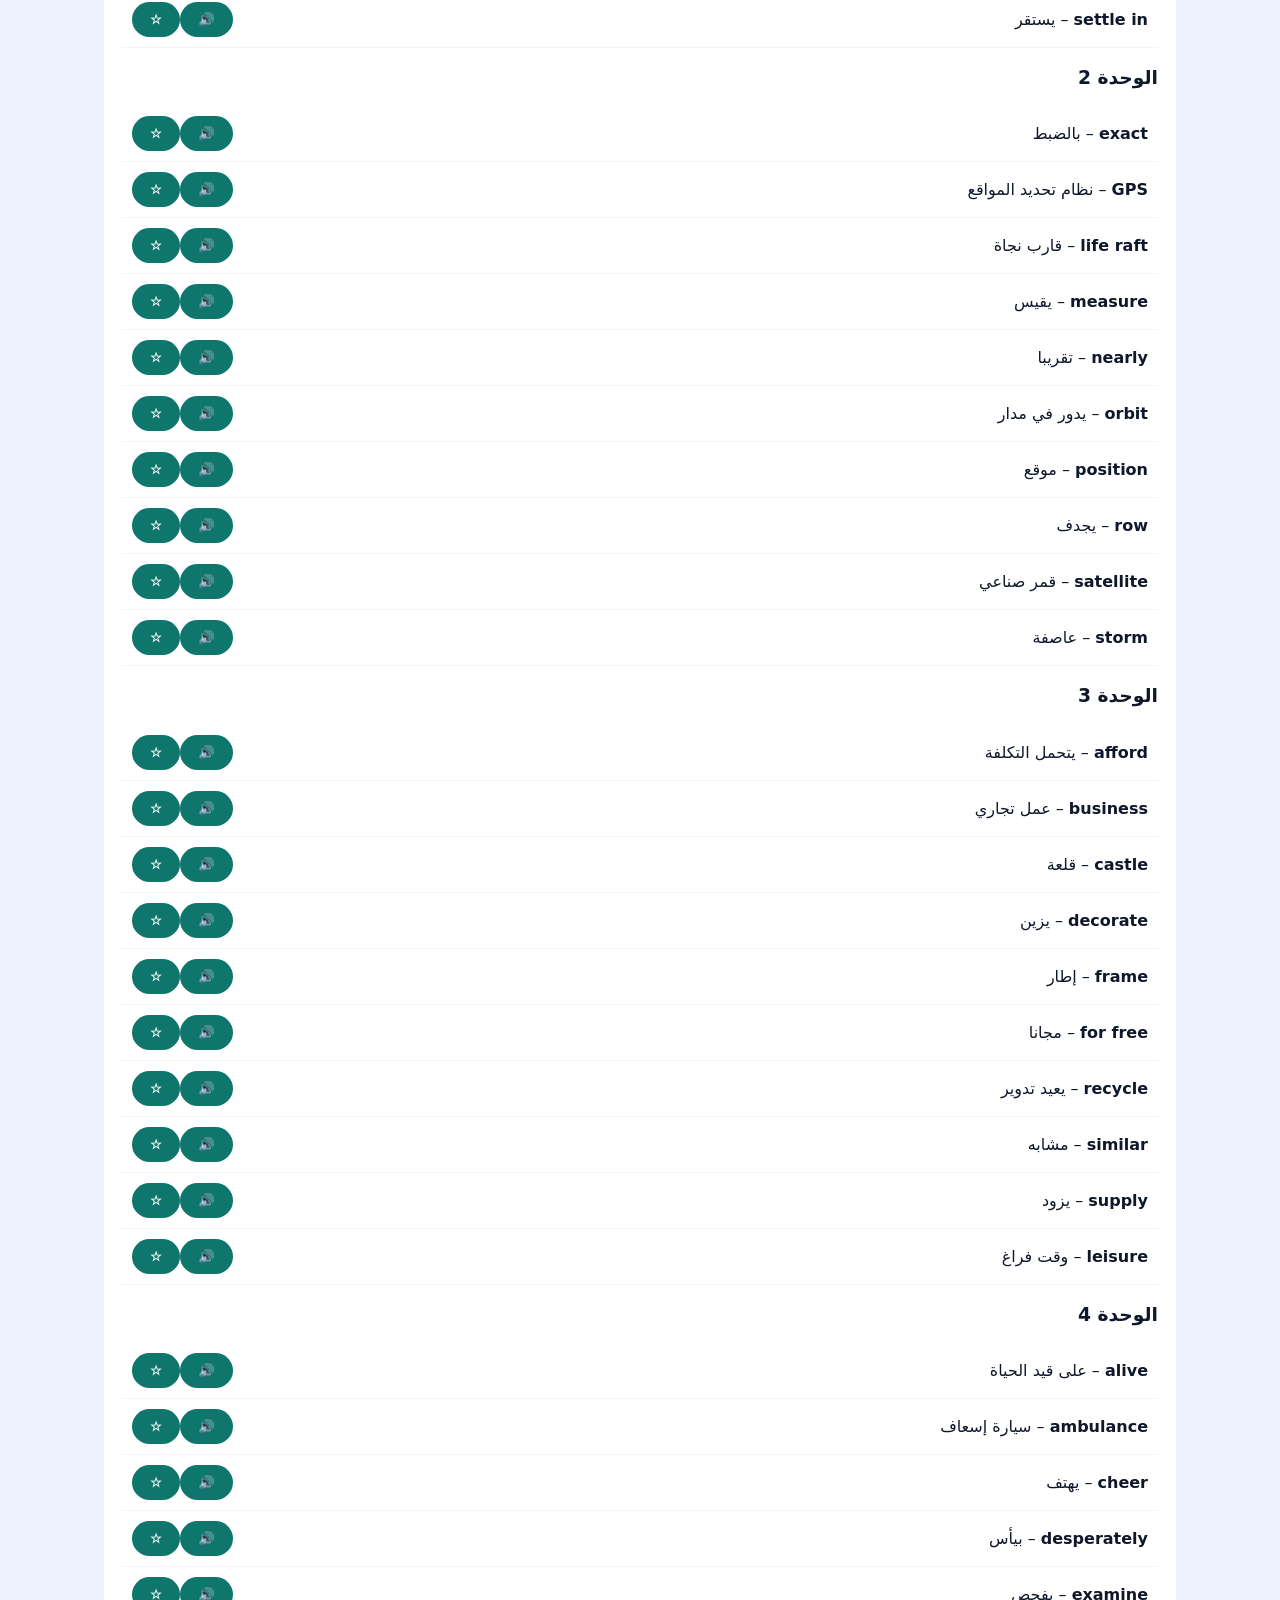
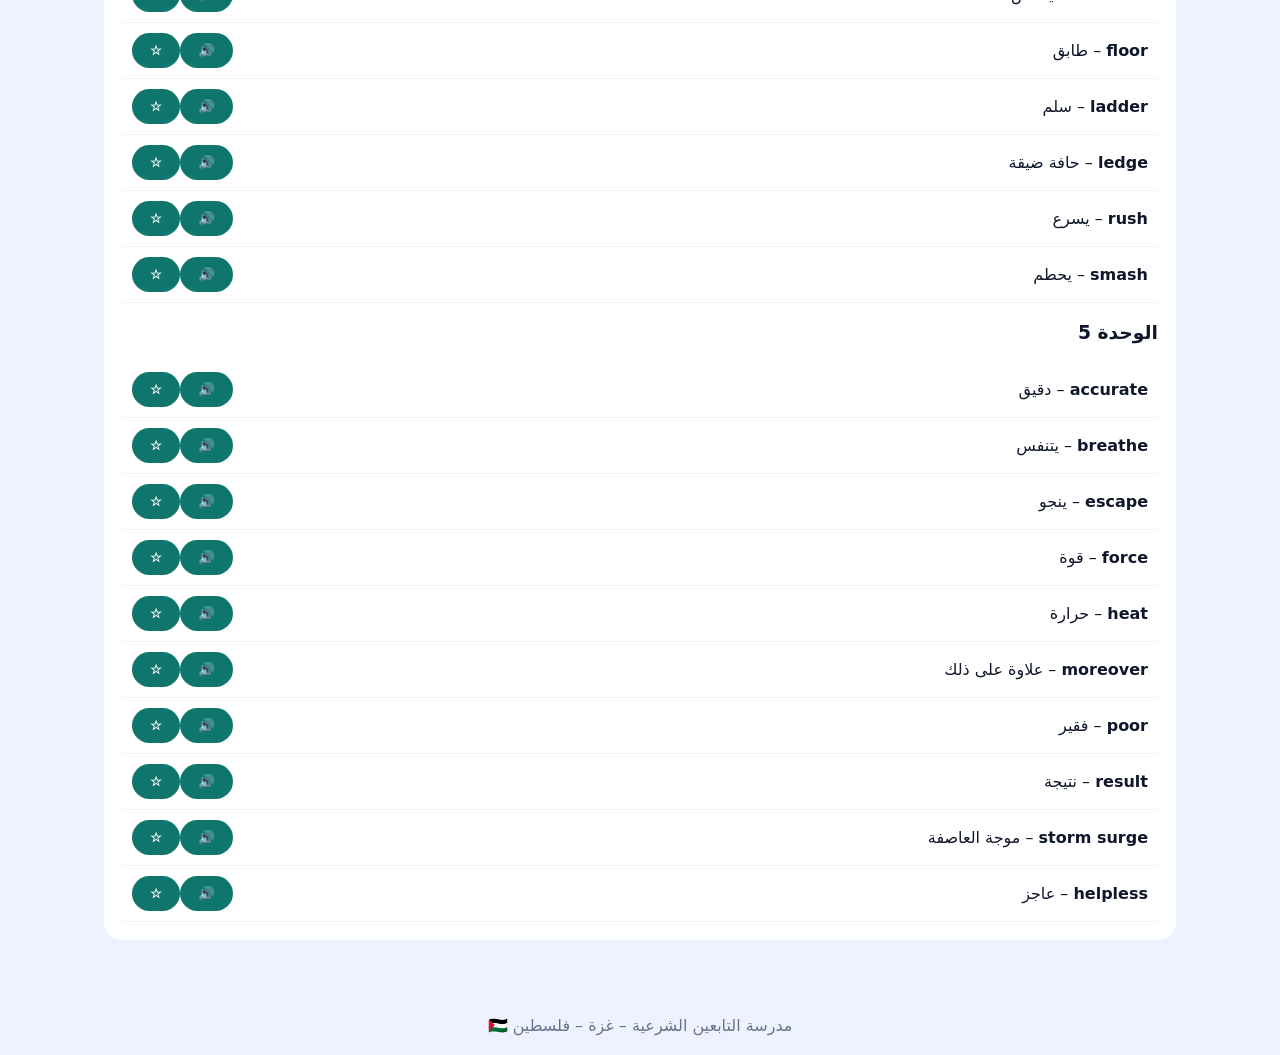
==== commit 3331c66c: "Add files via upload" ====
--- a/index.html
+++ b/index.html
@@ -57,6 +57,46 @@
   card.appendChild(el('h2','','الوحدة '+u.n+' – '+u.t));
   card.appendChild(el('h3','',l.title));
   const body=document.createElement('p'); body.style.lineHeight='1.9'; body.style.fontSize='17px'; body.innerHTML=l.body; card.appendChild(body);
+  let vs=[];
+  if(uid<=5){ vs=VOCAB[String(uid)]||[]; } else { for(let k in VOCAB){ vs=vs.concat(VOCAB[k]); } }
+  if(vs.length){
+    card.appendChild(el('hr'));
+    card.appendChild(el('h3','','📚 كلمات هذه الوحدة ('+vs.length+' كلمة)'));
+    vs.forEach(function(v){
+      const row=el('div','word');
+      const left=document.createElement('span'); left.innerHTML='<b class="en">'+v[0]+'</b> – '+v[1]; row.appendChild(left);
+      const right=document.createElement('span');
+      const sp=el('button','','🔊 استماع'); sp.onclick=function(){speechSynthesis.speak(new SpeechSynthesisUtterance(v[0]))}; right.appendChild(sp);
+      const fv=el('button','',(fav.includes(v[0])?'⭐ مفضلة':'☆ مفضلة')); fv.onclick=function(){fav=fav.includes(v[0])?fav.filter(x=>x!==v[0]):[...fav,v[0]]; localStorage.setItem('fav',JSON.stringify(fav)); openLesson(uid,lid);}; right.appendChild(fv);
+      row.appendChild(right); card.appendChild(row);
+    });
+  }
+  let glist=[];
+  if(uid<=5){ if(GRAMMAR[uid-1]) glist=[GRAMMAR[uid-1]]; } else { glist=GRAMMAR; }
+  if(glist.length){
+    card.appendChild(el('hr'));
+    card.appendChild(el('h3','','📘 قاعدة هذه الوحدة'));
+    glist.forEach(function(g){
+      card.appendChild(el('h4','',g.t));
+      const pp=document.createElement('p'); pp.style.lineHeight='1.9'; pp.style.fontSize='17px'; pp.textContent=g.d; card.appendChild(pp);
+    });
+  }
+  card.appendChild(el('hr'));
+  card.appendChild(el('h3','','✍️ أسئلة من الرزمة – اختبر نفسك'));
+  card.appendChild(el('p','','أجب في دفترك، ثم اضغط (أظهر الإجابة) للتحقق.'));
+  const quiz=[];
+  vs.slice(0,3).forEach(function(v){
+    quiz.push({q:'ما معنى كلمة ('+v[0]+') ؟', a:v[1]});
+    quiz.push({q:'ترجم إلى الإنجليزية: ('+v[1]+')', a:v[0]});
+  });
+  if(glist.length){ quiz.push({q:'اكتب جملة واحدة باستخدام قاعدة: '+glist[0].t, a:'مثال من الرزمة: '+glist[0].d.split('/')[0]}); }
+  quiz.slice(0,5).forEach(function(item){
+    const box=document.createElement('div'); box.style.margin='10px 0'; box.style.padding='10px'; box.style.background='rgba(0,0,0,0.04)'; box.style.borderRadius='10px';
+    box.appendChild(el('b','',item.q));
+    const d2=document.createElement('details'); d2.style.marginTop='6px';
+    const sum=document.createElement('summary'); sum.textContent='أظهر الإجابة ✅'; d2.appendChild(sum);
+    d2.appendChild(el('p','',item.a)); box.appendChild(d2); card.appendChild(box);
+  });
   card.appendChild(el('hr'));
   card.appendChild(el('h3','','دروس الوحدة:'));
   u.lessons.forEach(function(x){
@@ -66,16 +106,42 @@
   });
   det.appendChild(card); window.scrollTo(0,0);
 }
+
 function openGrammar(i){
   const g=GRAMMAR[i];
   document.getElementById('home').classList.add('hidden');
   const det=document.getElementById('detail'); det.classList.remove('hidden'); det.innerHTML='';
   const card=el('div','card');
-  const back=el('button','','⬅ رجوع'); back.onclick=showHome; card.appendChild(back);
+  const back=el('button','','⬅ رجوع للقواعد'); back.onclick=showHome; card.appendChild(back);
   card.appendChild(el('h2','',g.u+' – '+g.t));
-  const pp=document.createElement('p'); pp.style.lineHeight='1.9'; pp.style.fontSize='18px'; pp.textContent=g.d; card.appendChild(pp);
+  card.appendChild(el('h3','','📘 الشرح الكامل'));
+  const pp=document.createElement('p'); pp.style.lineHeight='2'; pp.style.fontSize='18px'; pp.textContent=g.d; card.appendChild(pp);
+  card.appendChild(el('hr'));
+  card.appendChild(el('h3','','✍️ أمثلة من الرزمة'));
+  g.d.split('/').forEach(function(ex){
+    const p2=document.createElement('p'); p2.style.lineHeight='1.9'; p2.style.background='rgba(0,0,0,0.04)'; p2.style.padding='10px'; p2.style.borderRadius='10px'; p2.textContent='• '+ex.trim(); card.appendChild(p2);
+  });
+  card.appendChild(el('hr'));
+  card.appendChild(el('h3','','📝 تدريب سريع – اكتب في دفترك'));
+  const q=document.createElement('p'); q.style.lineHeight='1.9'; q.textContent='اكتب 3 جمل من عندك باستخدام هذه القاعدة: '+g.t+'، ثم قارنها بأمثلة الرزمة فوق.'; card.appendChild(q);
+  const d2=document.createElement('details'); const sum=document.createElement('summary'); sum.textContent='أظهر مثالًا للتحقق ✅'; d2.appendChild(sum); d2.appendChild(el('p','',g.d.split('/')[0])); card.appendChild(d2);
+  card.appendChild(el('hr'));
+  const num=parseInt((g.u.match(/\d+/)||['1'])[0]);
+  const go=el('button','','اذهب إلى دروس '+g.u+' ▶'); go.style.background='#0f766e'; go.onclick=function(){ showHome(); const u=UNITS.find(x=>x.n==num); if(u) openLesson(num,u.lessons[0].id); }; card.appendChild(go);
   det.appendChild(card); window.scrollTo(0,0);
 }
+function renderGrammar(){
+  const g=document.getElementById('grammarGrid'); g.innerHTML='';
+  GRAMMAR.forEach(function(x,i){
+    const d=el('div','gitem');
+    d.appendChild(el('b','',x.u+' – '+x.t));
+    d.appendChild(el('p','',x.d.slice(0,90)+' ...'));
+    const btn=el('button','','افتح الشرح الكامل + التدريبات ⬅'); btn.style.marginTop='8px'; btn.onclick=function(e){e.stopPropagation(); openGrammar(i);}; d.appendChild(btn);
+    d.onclick=function(){openGrammar(i)};
+    g.appendChild(d);
+  });
+}
+
 function checkExam(){
   let s=0; for(let i=1;i<=10;i++){let c=document.querySelector('input[name="q'+i+'"]:checked'); if(c&&c.value=='1')s++}
   let msg='علامتك: '+s+' / 10 — '+(s>=9?'ممتاز ⭐⭐⭐':s>=7?'جيد جدا ⭐⭐':s>=5?'مقبول ⭐':'راجع الوحدات من جديد 📚');
@@ -109,17 +175,6 @@
     grid.appendChild(unit);
   });
 }
-function renderGrammar(){
-  const g=document.getElementById('grammarGrid'); g.innerHTML='';
-  GRAMMAR.forEach(function(x,i){
-    const d=el('div','gitem');
-    d.appendChild(el('b','',x.u+' – '+x.t));
-    d.appendChild(el('p','',x.d));
-    d.appendChild(el('span','','افتح القاعدة ⬅'));
-    d.onclick=function(){openGrammar(i)};
-    g.appendChild(d);
-  });
-}
 function renderVocab(){
   const list=document.getElementById('vocabList'); list.innerHTML='';
   for(let k in VOCAB){
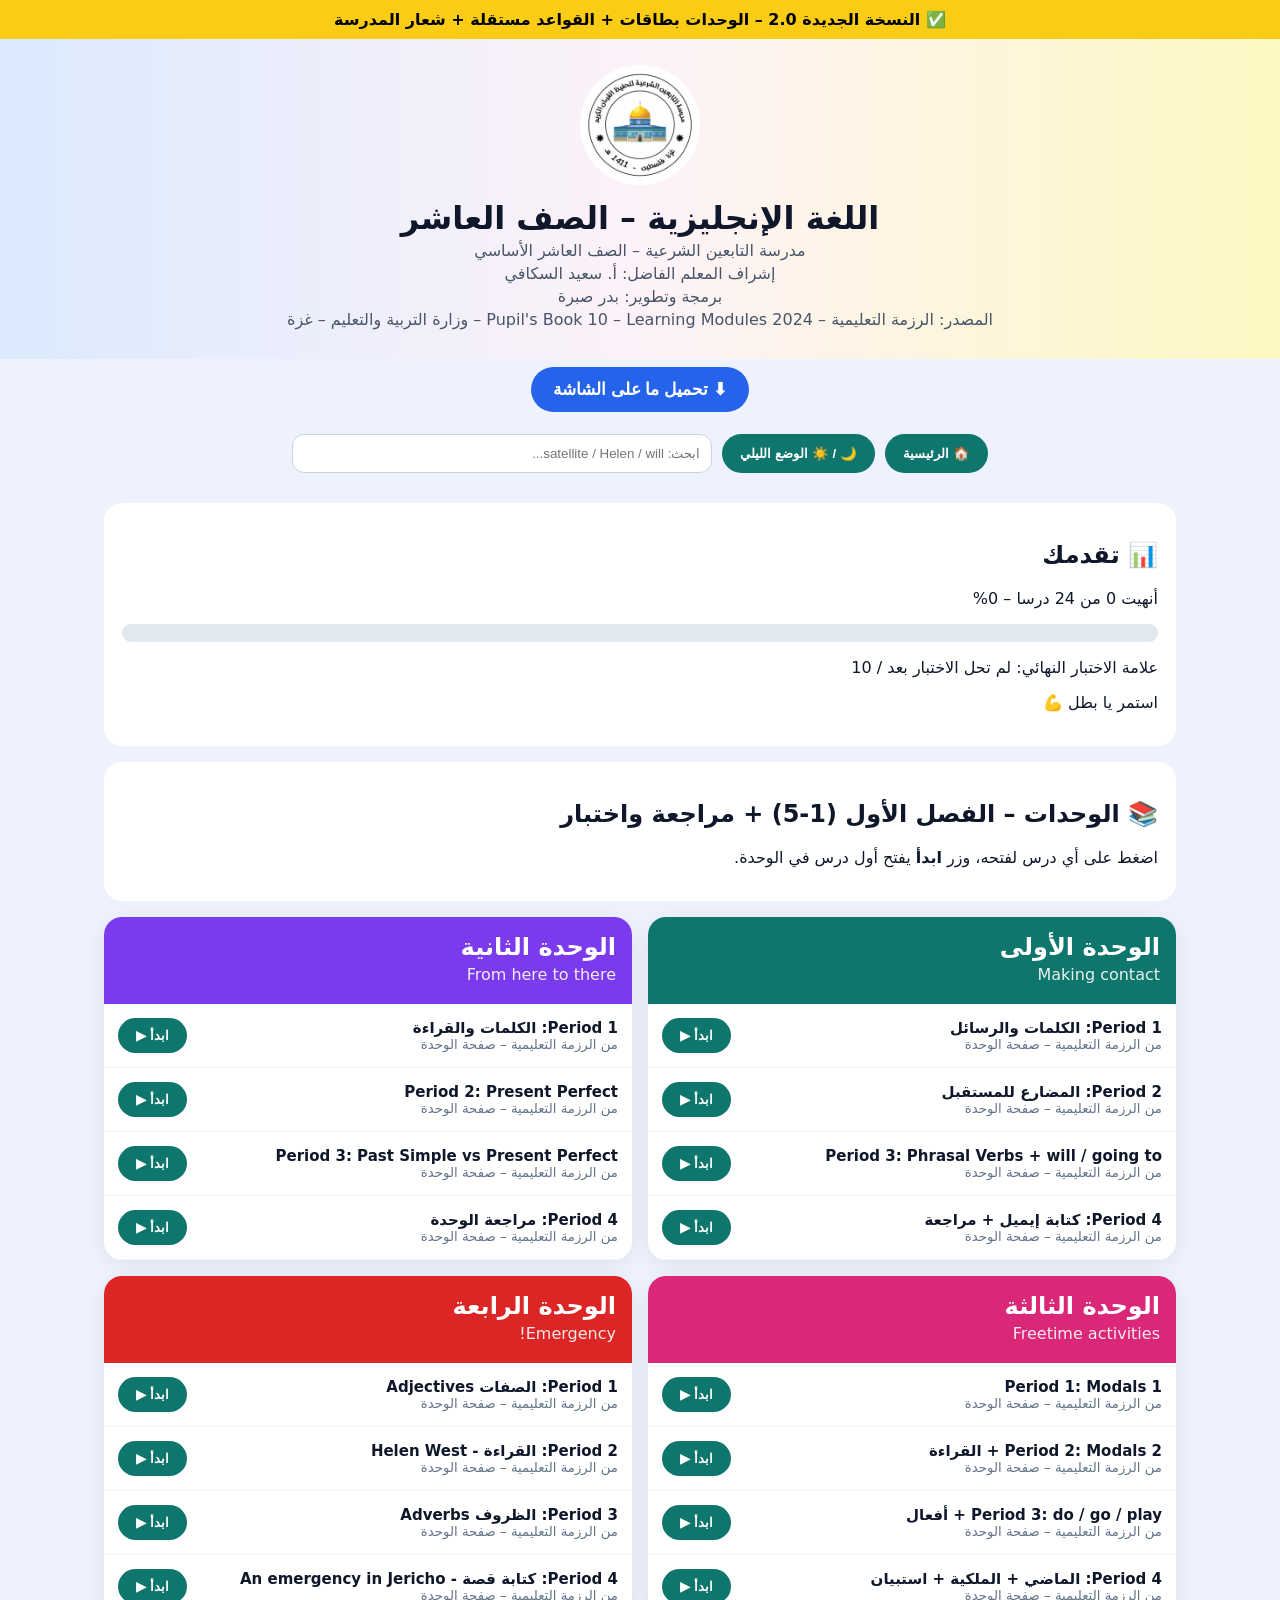
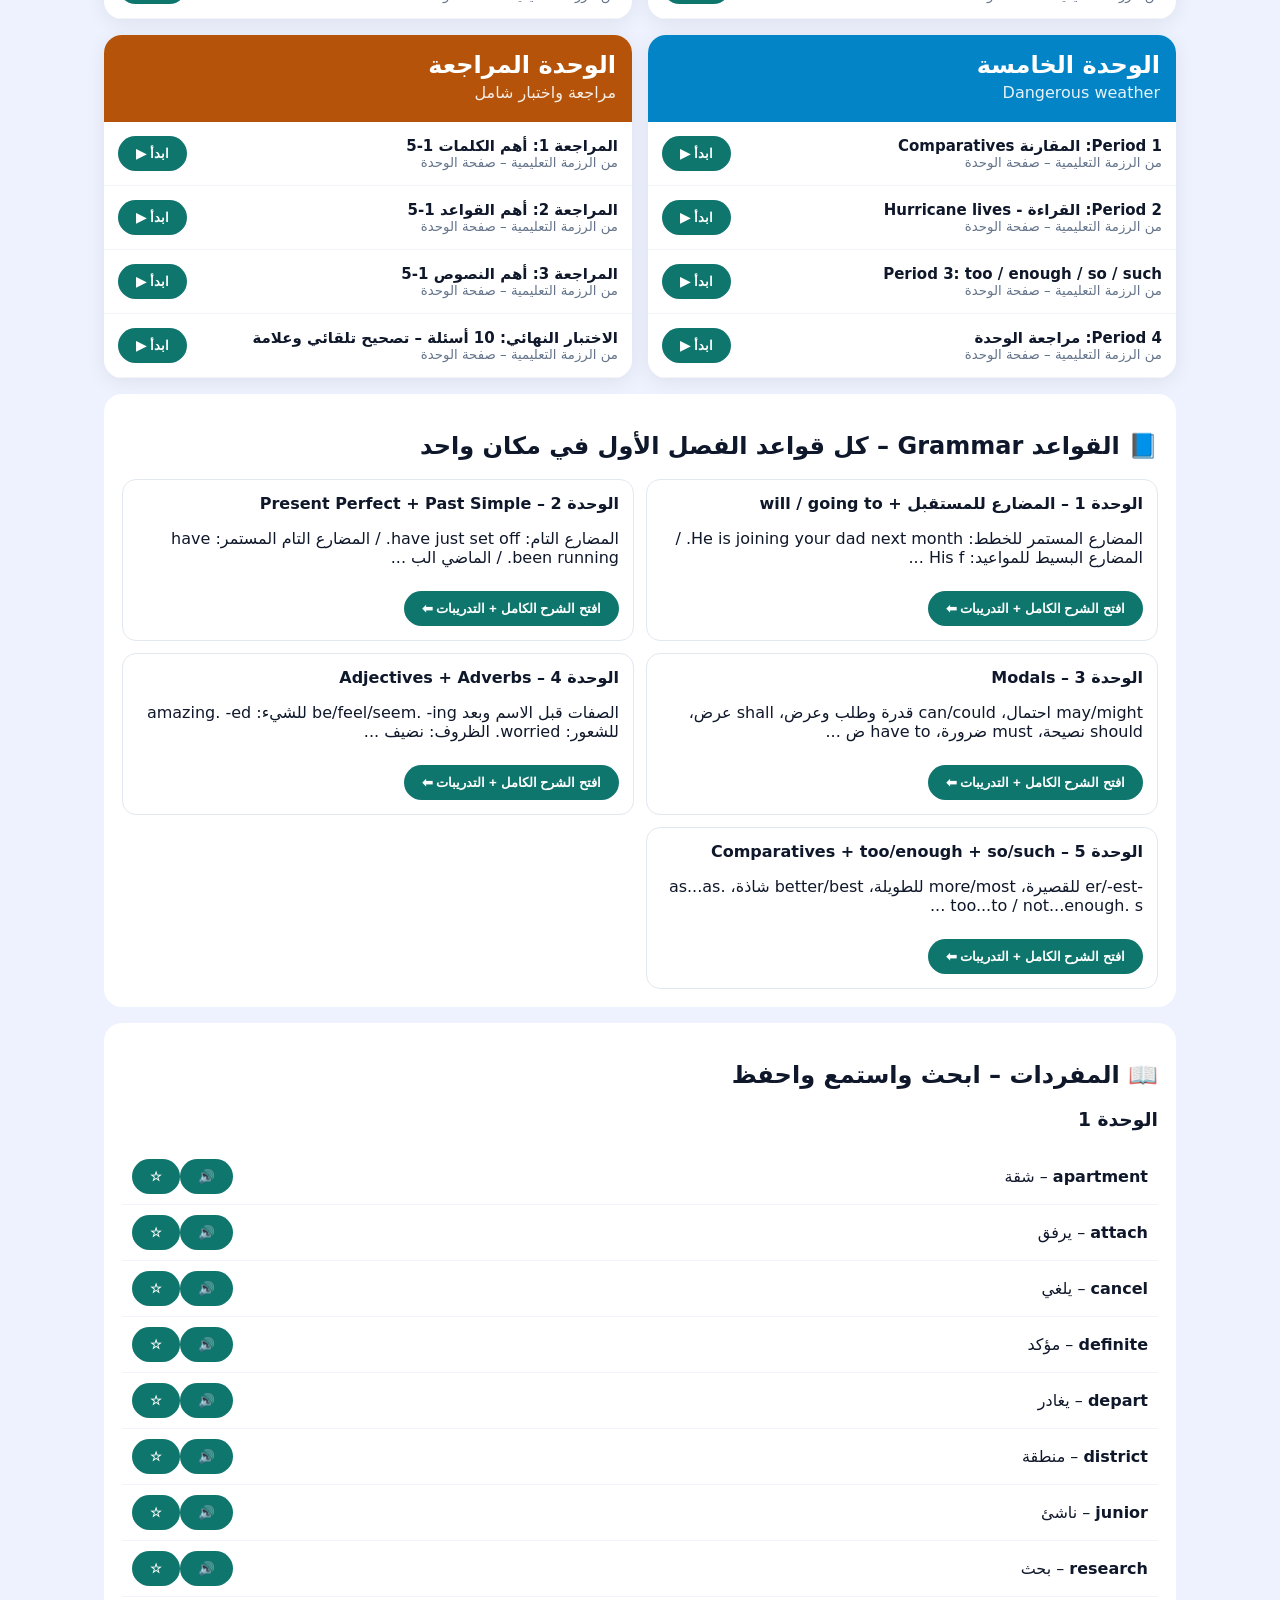
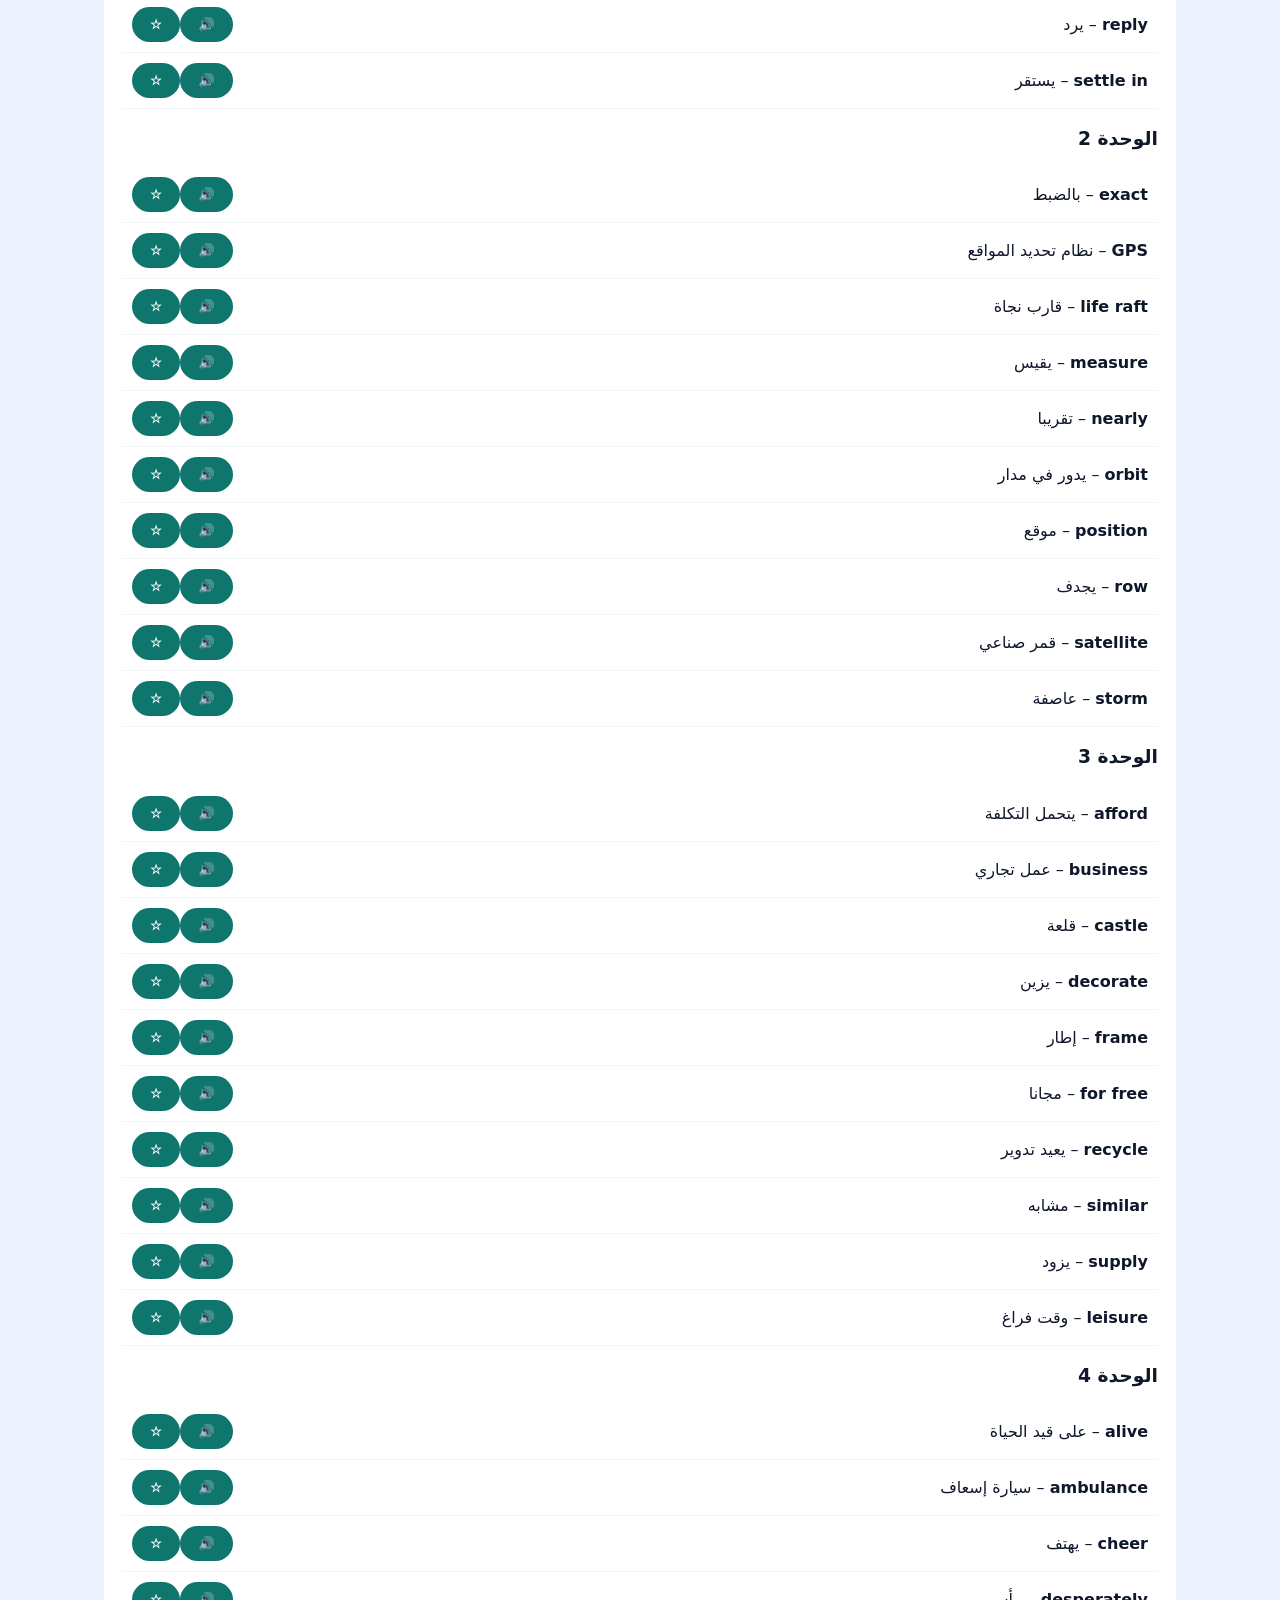
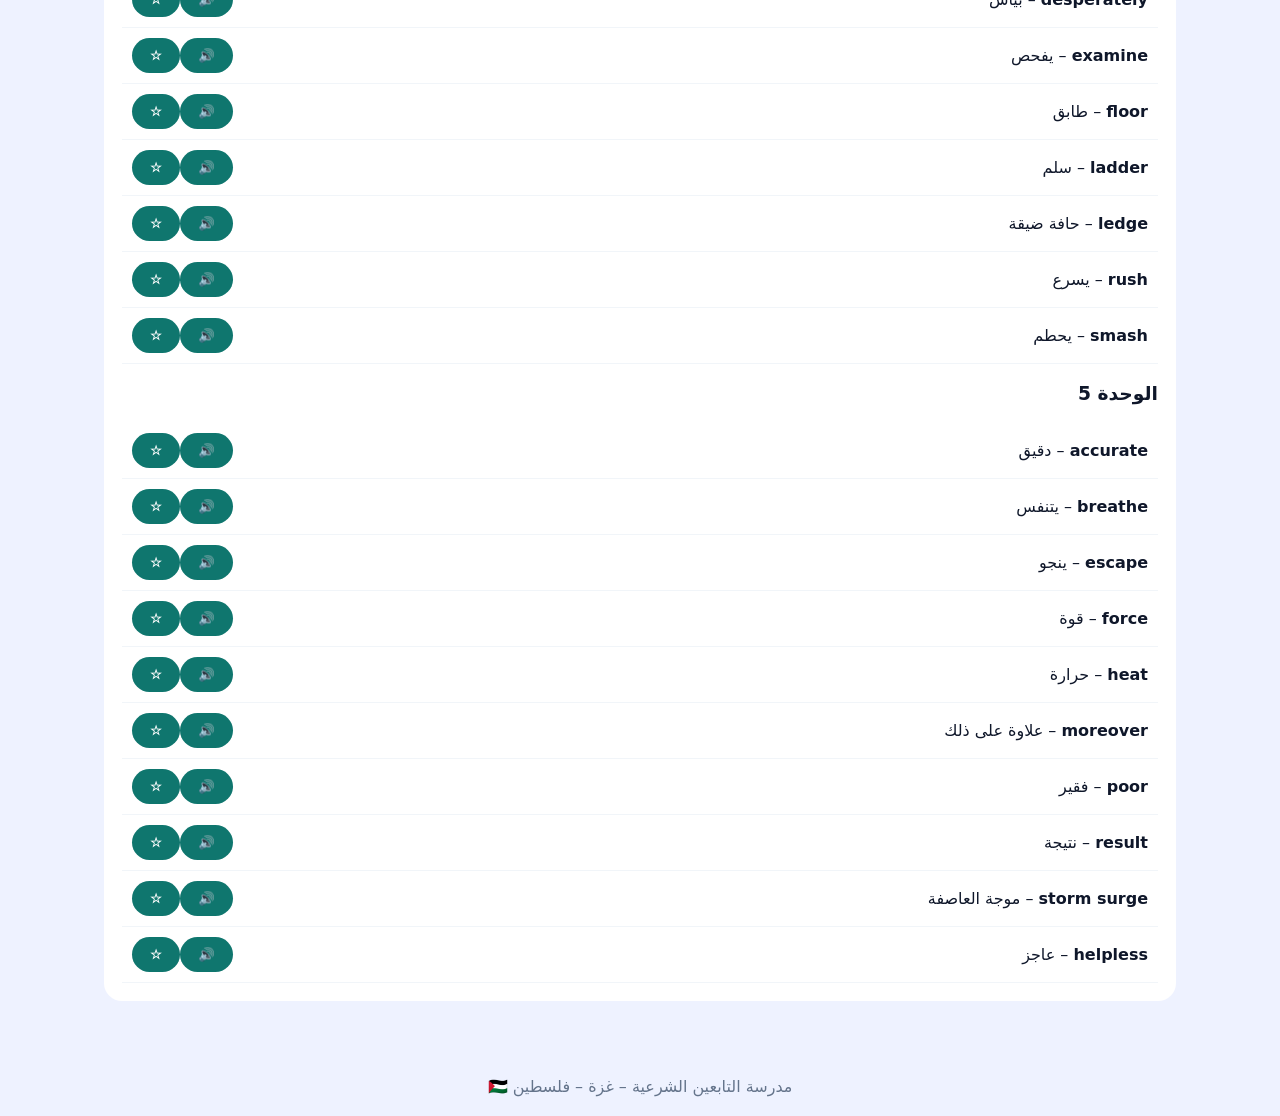
==== commit 600c85b8: "Add files via upload" ====
--- a/index.html
+++ b/index.html
@@ -20,10 +20,19 @@
 .en{direction:ltr}.hidden{display:none}footer{text-align:center;padding:20px;color:#64748b}
 .grammar-grid{display:grid;grid-template-columns:1fr 1fr;gap:12px}@media(max-width:700px){.grammar-grid{grid-template-columns:1fr}}
 .gitem{border:1px solid #e2e8f0;border-radius:14px;padding:14px;cursor:pointer}body.dark .gitem{border-color:#334155}
-</style></head><body><div style="background:#facc15;color:#000;text-align:center;padding:10px;font-weight:900">✅ النسخة الجديدة 2.0 – الوحدات بطاقات + القواعد مستقلة + شعار المدرسة</div>
+</style><link rel="manifest" href="manifest.json">
+<meta name="theme-color" content="#0f766e">
+<meta name="mobile-web-app-capable" content="yes">
+<meta name="apple-mobile-web-app-capable" content="yes">
+<meta name="apple-mobile-web-app-title" content="English 10">
+<link rel="apple-touch-icon" href="logo.png">
+<link rel="icon" href="logo.png">
+</head><body><div style="background:#facc15;color:#000;text-align:center;padding:10px;font-weight:900">✅ النسخة الجديدة 2.0 – الوحدات بطاقات + القواعد مستقلة + شعار المدرسة</div>
 <header><img class="logo" src="logo.png" alt="شعار مدرسة التابعين الشرعية"><h1>اللغة الإنجليزية – الصف العاشر</h1>
 <p>مدرسة التابعين الشرعية – الصف العاشر الأساسي</p><p>إشراف المعلم الفاضل: أ. سعيد السكافي</p><p>برمجة وتطوير: بدر صبرة</p>
 <p>المصدر: الرزمة التعليمية – Pupil's Book 10 – Learning Modules 2024 – وزارة التربية والتعليم – غزة</p></header>
+<div style="text-align:center;padding:8px"><button id="downloadBtn" style="background:#2563eb;font-size:17px;padding:12px 22px;border-radius:999px">⬇ تحميل ما على الشاشة</button></div>
+
 <div class="top"><button onclick="showHome()">🏠 الرئيسية</button><button onclick="toggleDark()">🌙 / ☀️ الوضع الليلي</button><input id="search" placeholder="ابحث: satellite / Helen / will..." oninput="filterUnits()"></div>
 <main>
 <div id="home"><div class="card" id="progressBar"></div>
@@ -45,6 +54,67 @@
 if(localStorage.getItem('dark')==='true')document.body.classList.add('dark');
 function showHome(){document.getElementById('home').classList.remove('hidden');document.getElementById('detail').classList.add('hidden');window.scrollTo(0,0)}
 function el(tag, cls, txt){let e=document.createElement(tag);if(cls)e.className=cls;if(txt!==undefined)e.textContent=txt;return e}
+function buildQuiz(card, uid, vs, glist){
+  card.appendChild(el('hr'));
+  card.appendChild(el('h3','','✍️ اختبار الدرس – 10 أسئلة + تصحيح تلقائي'));
+  const info=el('p','','اختر الإجابة الصحيحة، وستظهر علامتك فورا في الأسفل. كل الأسئلة من كلمات وقواعد هذه الوحدة في الرزمة.');
+  card.appendChild(info);
+  const qs=[];
+  // 5 أسئلة: معنى الكلمة الإنجليزية
+  for(let i=0;i<5 && i<vs.length;i++){
+    const v=vs[i];
+    let opts=[v[1]];
+    for(let j=1;j<4;j++){ opts.push(vs[(i+j)%vs.length][1]); }
+    // خلط بسيط وثابت
+    opts=[opts[1],opts[3],opts[0],opts[2]];
+    qs.push({q:(i+1)+'. ما معنى كلمة ('+v[0]+') ؟', opts:opts, ans:v[1]});
+  }
+  // 5 أسئلة: ترجم إلى الإنجليزية
+  for(let i=5;i<10 && i<vs.length;i++){
+    const v=vs[i];
+    let opts=[v[0]];
+    for(let j=1;j<4;j++){ opts.push(vs[(i+j)%vs.length][0]); }
+    opts=[opts[2],opts[0],opts[3],opts[1]];
+    qs.push({q:(i+1)+'. ترجم إلى الإنجليزية: ('+v[1]+')', opts:opts, ans:v[0]});
+  }
+  let score=0; let answered=0;
+  const scoreEl=el('p','', 'علامتك: 0 / '+qs.length);
+  scoreEl.style.fontWeight='900'; scoreEl.style.fontSize='18px';
+  qs.forEach(function(item){
+    const box=document.createElement('div'); box.style.margin='12px 0'; box.style.padding='12px'; box.style.background='rgba(0,0,0,0.04)'; box.style.borderRadius='12px';
+    box.appendChild(el('b','',item.q));
+    item.opts.forEach(function(op){
+      const b=el('button','',op); b.style.display='block'; b.style.margin='6px 0'; b.style.width='100%'; b.style.textAlign='right';
+      b.onclick=function(){
+        if(box.dataset.done) return; box.dataset.done='1'; answered++;
+        const all=box.querySelectorAll('button');
+        all.forEach(function(x){ x.disabled=true; if(x.textContent===item.ans) x.style.background='#16a34a'; });
+        if(op===item.ans){ score++; b.textContent='✅ '+op+' – صحيح!'; }
+        else { b.style.background='#dc2626'; b.textContent='❌ '+op+' – خطأ، الصحيح: '+item.ans; }
+        scoreEl.textContent='علامتك: '+score+' / '+qs.length+(answered===qs.length ? ' — '+(score>=9?'ممتاز ⭐⭐⭐':score>=7?'جيد جدا ⭐⭐':score>=5?'مقبول ⭐':'راجع الكلمات من جديد 📚') : '');
+      };
+      box.appendChild(b);
+    });
+    card.appendChild(box);
+  });
+  card.appendChild(scoreEl);
+  // 3 أسئلة كتابية من القاعدة
+  if(glist.length){
+    card.appendChild(el('h4','','📝 أسئلة كتابية من القاعدة – اكتب في دفترك'));
+    const wqs=[
+      {q:'اكتب جملة واحدة باستخدام قاعدة: '+glist[0].t, a:'مثال من الرزمة: '+glist[0].d.split('/')[0]},
+      {q:'اكتب جملة ثانية مختلفة باستخدام نفس القاعدة.', a:'مثال ثان من الرزمة: '+(glist[0].d.split('/')[1]||glist[0].d.split('/')[0])},
+      {q:'اشرح القاعدة بجملة واحدة من فهمك: '+glist[0].t, a:'شرحك صحيح إذا ذكرت متى نستخدمها.'}
+    ];
+    wqs.forEach(function(item){
+      const box=document.createElement('div'); box.style.margin='10px 0'; box.style.padding='10px'; box.style.background='rgba(0,0,0,0.04)'; box.style.borderRadius='10px';
+      box.appendChild(el('b','',item.q));
+      const d2=document.createElement('details'); d2.style.marginTop='6px';
+      const sum=document.createElement('summary'); sum.textContent='أظهر الإجابة ✅'; d2.appendChild(sum);
+      d2.appendChild(el('p','',item.a)); box.appendChild(d2); card.appendChild(box);
+    });
+  }
+}
 function openLesson(uid,lid){
   const u=UNITS.find(x=>x.n==uid); const l=u.lessons.find(x=>x.id==lid);
   document.getElementById('home').classList.add('hidden');
@@ -81,22 +151,8 @@
       const pp=document.createElement('p'); pp.style.lineHeight='1.9'; pp.style.fontSize='17px'; pp.textContent=g.d; card.appendChild(pp);
     });
   }
-  card.appendChild(el('hr'));
-  card.appendChild(el('h3','','✍️ أسئلة من الرزمة – اختبر نفسك'));
-  card.appendChild(el('p','','أجب في دفترك، ثم اضغط (أظهر الإجابة) للتحقق.'));
-  const quiz=[];
-  vs.slice(0,3).forEach(function(v){
-    quiz.push({q:'ما معنى كلمة ('+v[0]+') ؟', a:v[1]});
-    quiz.push({q:'ترجم إلى الإنجليزية: ('+v[1]+')', a:v[0]});
-  });
-  if(glist.length){ quiz.push({q:'اكتب جملة واحدة باستخدام قاعدة: '+glist[0].t, a:'مثال من الرزمة: '+glist[0].d.split('/')[0]}); }
-  quiz.slice(0,5).forEach(function(item){
-    const box=document.createElement('div'); box.style.margin='10px 0'; box.style.padding='10px'; box.style.background='rgba(0,0,0,0.04)'; box.style.borderRadius='10px';
-    box.appendChild(el('b','',item.q));
-    const d2=document.createElement('details'); d2.style.marginTop='6px';
-    const sum=document.createElement('summary'); sum.textContent='أظهر الإجابة ✅'; d2.appendChild(sum);
-    d2.appendChild(el('p','',item.a)); box.appendChild(d2); card.appendChild(box);
-  });
+  // اختبار كبير: 10 اختيار من متعدد + 3 كتابية
+  buildQuiz(card, uid, vs.slice(0,10), glist);
   card.appendChild(el('hr'));
   card.appendChild(el('h3','','دروس الوحدة:'));
   u.lessons.forEach(function(x){
@@ -193,5 +249,15 @@
   const s=(document.getElementById('search').value||'').toLowerCase();
   document.querySelectorAll('.unit').forEach(function(el2){el2.style.display=(!s||el2.textContent.toLowerCase().includes(s))?'block':'none'});
 }
+function downloadCurrent(){
+  const det=document.getElementById('detail');
+  const isDetail=!det.classList.contains('hidden');
+  const text=isDetail ? det.innerText : document.getElementById('home').innerText;
+  const blob=new Blob(['اللغة الإنجليزية – الصف العاشر\nمدرسة التابعين الشرعية – غزة\n\n'+text], {type:'text/plain;charset=utf-8'});
+  const a=document.createElement('a'); a.href=URL.createObjectURL(blob); a.download='English10.txt'; a.click(); URL.revokeObjectURL(a.href);
+}
+document.getElementById('downloadBtn').onclick=downloadCurrent;
+
+if('serviceWorker' in navigator){window.addEventListener('load',function(){navigator.serviceWorker.register('sw.js');});}
 renderUnits(); renderGrammar(); renderVocab();
 </script></body></html>
